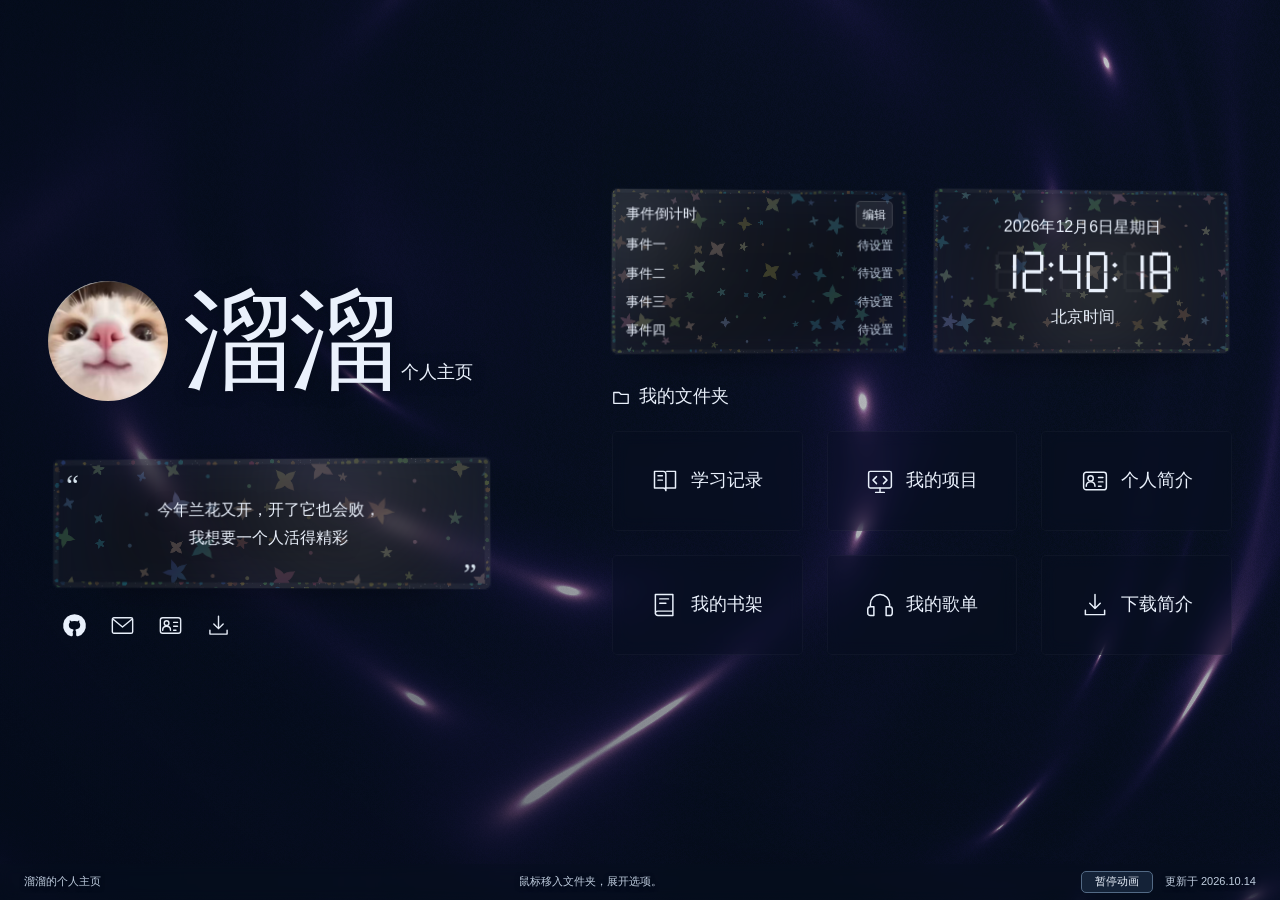
==== index.html @ 43abaf3f "Publish liuliu homepage v27" ====
<!doctype html>
<html lang="zh-CN">
<head>
  <meta charset="utf-8">
  <meta name="viewport" content="width=device-width, initial-scale=1, viewport-fit=cover">
  <meta name="description" content="溜溜的个人主页。中央民族大学海南国际学院数据科学与大数据技术专业学生，分享学习经历、GitHub 项目、喜欢的小说和音乐。">
  <meta name="theme-color" content="#08111e">
  <title>溜溜的个人主页｜学习、项目与兴趣</title>
  <link rel="stylesheet" href="assets/desktop.css?v=27">
  <link rel="stylesheet" href="assets/folders.css?v=27">
  <script src="assets/folders.js?v=27" defer></script>
  <script src="assets/widgets.js?v=27" defer></script>
  <link rel="stylesheet" href="assets/holo-card.css?v=27">
  <script src="assets/holo-card.js?v=27" defer></script>
  <script src="assets/molten-metal.js?v=27" defer></script>
</head>
<body>
  <div class="molten-metal-container" id="molten-wallpaper" aria-hidden="true"></div>
  <a class="skip" href="#main">跳到正文</a>
  <main class="desktop-main container" id="main">
    <section class="desktop-intro" id="about" aria-labelledby="name-title">
      <div class="identity-row"><span class="nickname-mark" aria-hidden="true"><img src="assets/avatar-cat.jpg" width="296" height="311" alt=""></span><div class="identity-copy"><p class="greeting sr-only">你好，我是</p><h1 class="hero-name" id="name-title">溜溜<span class="home-suffix" aria-hidden="true">个人主页</span></h1></div></div>
      <p class="intro-note holo-card" data-holo-card><span>今年兰花又开，开了它也会败，</span><span>我想要一个人活得精彩</span></p>
      <nav class="profile-shortcuts" aria-label="快捷链接">
        <a href="https://github.com/gubanqi" target="_blank" rel="noopener noreferrer" aria-label="GitHub 主页，在新标签页打开" title="GitHub 主页"><svg viewBox="0 0 24 24" fill="currentColor" aria-hidden="true"><path d="M12 2a10 10 0 0 0-3.16 19.49c.5.09.68-.22.68-.48v-1.86c-2.78.6-3.37-1.18-3.37-1.18-.45-1.16-1.11-1.47-1.11-1.47-.91-.62.07-.61.07-.61 1 .07 1.53 1.03 1.53 1.03.89 1.53 2.34 1.09 2.91.83.09-.65.35-1.09.64-1.34-2.22-.25-4.55-1.11-4.55-4.95 0-1.09.39-1.98 1.03-2.68-.1-.25-.45-1.27.1-2.65 0 0 .84-.27 2.75 1.02A9.6 9.6 0 0 1 12 6.82c.85 0 1.71.11 2.51.34 1.91-1.29 2.75-1.02 2.75-1.02.55 1.38.2 2.4.1 2.65.64.7 1.03 1.59 1.03 2.68 0 3.85-2.34 4.69-4.57 4.94.36.31.68.92.68 1.85v2.75c0 .27.18.58.69.48A10 10 0 0 0 12 2Z"/></svg></a>
        <a href="mailto:2959601236@qq.com" aria-label="写邮件给溜溜，QQ邮箱 2959601236@qq.com" title="QQ邮箱：2959601236@qq.com"><svg viewBox="0 0 32 32" fill="none" aria-hidden="true"><rect x="3" y="6" width="26" height="20" rx="2"/><path d="m4 8 12 10L28 8"/></svg></a>
        <a href="#about-details" data-detail="about-details" aria-haspopup="dialog" title="个人简介"><svg viewBox="0 0 32 32" fill="none" aria-hidden="true"><rect x="3" y="6" width="26" height="20" rx="3"/><circle cx="11" cy="13" r="3"/><path d="M6 22c0-3 2-5 5-5s5 2 5 5M20 12h5m-5 5h5m-5 5h3"/></svg><span class="sr-only">个人简介</span></a>
        <a href="profile.txt" download aria-label="下载简介" title="下载简介"><svg viewBox="0 0 32 32" fill="none" aria-hidden="true"><path d="M16 4v16m-6-6 6 6 6-6M5 22v5h22v-5"/></svg></a>
      </nav>
    </section>
    <section class="folder-collection" id="folders" aria-labelledby="folders-title">
      <div class="summary-grid">
        <section class="summary-panel countdown-panel holo-card" data-holo-card aria-labelledby="countdown-title">
          <div class="countdown-heading"><h2 id="countdown-title">事件倒计时</h2><button class="countdown-edit" id="countdown-edit" type="button" aria-haspopup="dialog" aria-controls="countdown-dialog" hidden>编辑</button></div>
          <ol class="countdown-list" id="countdown-list">
            <li class="countdown-row"><span class="countdown-name">事件一</span><time class="countdown-value">待设置</time></li>
            <li class="countdown-row"><span class="countdown-name">事件二</span><time class="countdown-value">待设置</time></li>
            <li class="countdown-row"><span class="countdown-name">事件三</span><time class="countdown-value">待设置</time></li>
            <li class="countdown-row"><span class="countdown-name">事件四</span><time class="countdown-value">待设置</time></li>
          </ol>
          <p class="countdown-status" id="countdown-status" role="status" hidden></p>
          <noscript><p class="countdown-status">启用 JavaScript 后可编辑倒计时。</p></noscript>
        </section>
        <section class="summary-panel clock-panel holo-card" data-holo-card aria-label="北京时间"><p class="clock-date" id="clock-date">日期</p><div class="clock-face" id="clock-face" aria-hidden="true"></div><time class="sr-only" id="clock-readable">北京时间</time><p class="clock-zone">北京时间</p></section>
      </div>
      <h2 class="folder-heading" id="folders-title"><svg viewBox="0 0 20 20" fill="none" aria-hidden="true"><path d="M2 5h6l2 2h8v10H2V5Z"/></svg>我的文件夹</h2>
      <div class="folder-grid"><article class="folder folder-learning" id="learning" data-folder aria-labelledby="learning-folder-label">
<h3 class="folder-label-fallback" id="learning-folder-label">学习记录</h3>
<button class="folder-trigger" type="button" aria-expanded="false" aria-controls="learning-items" aria-label="学习记录，4 项记录，打开或关闭文件夹">
<span class="folder-front" aria-hidden="true"><svg viewBox="0 0 32 32"><path d="M4 5h10c2 0 3 1 3 3v19c0-2-1-3-3-3H4V5Zm24 0H18m10 0v19H18M8 10h5m-5 5h5"/></svg><span class="folder-text"><span class="folder-label">学习记录</span><span class="folder-count">4 项记录</span></span></span>
</button><ul class="folder-items" id="learning-items"><li><a class="folder-item" href="#python-record" data-detail="python-record"><span>Python 编程</span></a></li><li><a class="folder-item" href="#deep-record" data-detail="deep-record"><span>深度学习</span></a></li><li><a class="folder-item" href="#math-record" data-detail="math-record"><span>数学与竞赛</span></a></li><li><a class="folder-item" href="#award-record" data-detail="award-record"><span>竞赛经历</span></a></li></ul></article><article class="folder folder-projects" id="projects" data-folder aria-labelledby="projects-folder-label">
  <h3 class="folder-label-fallback" id="projects-folder-label">我的项目</h3>
  <button class="folder-trigger" type="button" aria-expanded="false" aria-controls="projects-items" aria-label="我的项目，1 个项目，打开或关闭文件夹">
    <span class="folder-front" aria-hidden="true"><svg viewBox="0 0 32 32"><rect x="3" y="5" width="26" height="19" rx="2"/><path d="M11 29h10m-5-5v5M12 11l-4 4 4 4m8-8 4 4-4 4"/></svg><span class="folder-text"><span class="folder-label">我的项目</span><span class="folder-count">1 个项目</span></span></span>
  </button>
  <ul class="folder-items" id="projects-items"><li><a class="folder-item" href="#score-project" data-detail="score-project"><span>成绩分析工具</span></a></li></ul>
</article><a class="utility-card utility-profile" href="#about-details" data-detail="about-details" aria-haspopup="dialog"><svg viewBox="0 0 32 32" fill="none" aria-hidden="true"><rect x="3" y="6" width="26" height="20" rx="3"/><circle cx="11" cy="13" r="3"/><path d="M6 22c0-3 2-5 5-5s5 2 5 5M20 12h5m-5 5h5m-5 5h3"/></svg><span>个人简介</span></a>
<article class="folder folder-books folder-gallery" id="books" data-folder aria-labelledby="books-folder-label">
  <h3 class="folder-label-fallback" id="books-folder-label">我的书架</h3>
  <button class="folder-trigger" type="button" aria-expanded="false" aria-controls="books-items" aria-label="我的书架，5 本小说，打开或关闭文件夹">
    <span class="folder-front" aria-hidden="true"><svg viewBox="0 0 32 32"><path d="M5 4h20v24H8c-4 0-4-5 0-5h17M5 4v22m5-17h10m-10 5h7"/></svg><span class="folder-text"><span class="folder-label">我的书架</span><span class="folder-count">5 本小说</span></span></span>
  </button>
  <ul class="folder-items" id="books-items">
    <li><a class="folder-item" href="#novel-shenmi" data-detail="novel-shenmi"><img class="folder-book-cover" src="assets/thumbs/book-shenmi.webp" loading="lazy" decoding="async" alt="" width="1264" height="1679"><span class="folder-book-title">神秘复苏</span></a></li>
    <li><a class="folder-item" href="#novel-guaitan" data-detail="novel-guaitan"><img class="folder-book-cover" src="assets/thumbs/book-guaitan.webp" loading="lazy" decoding="async" alt="" width="1086" height="1448"><span class="folder-book-title">怪谈游戏设计师</span></a></li>
    <li><a class="folder-item" href="#novel-zhongkui" data-detail="novel-zhongkui"><img class="folder-book-cover" src="assets/thumbs/book-zhongkui.webp" loading="lazy" decoding="async" alt="" width="294" height="392"><span class="folder-book-title">让你契约鬼，你契约钟馗？</span></a></li>
    <li><a class="folder-item" href="#novel-live" data-detail="novel-live"><img class="folder-book-cover" src="assets/thumbs/book-live.webp" loading="lazy" decoding="async" alt="" width="294" height="392"><span class="folder-book-title">超级惊悚直播</span></a></li>
    <li><a class="folder-item" href="#novel-mindiao" data-detail="novel-mindiao"><img class="folder-book-cover" src="assets/thumbs/book-mindiao.webp" loading="lazy" decoding="async" alt="" width="250" height="360"><span class="folder-book-title">民调局异闻录</span></a></li>
  </ul>
</article><article class="folder folder-music folder-gallery" id="music" data-folder aria-labelledby="music-folder-label">
  <h3 class="folder-label-fallback" id="music-folder-label">我的歌单</h3>
  <button class="folder-trigger" type="button" aria-expanded="false" aria-controls="music-items" aria-label="我的歌单，5 首歌曲，打开或关闭文件夹">
    <span class="folder-front" aria-hidden="true"><svg viewBox="0 0 32 32"><path d="M5 18v-3a11 11 0 0 1 22 0v3M5 18h4v10H5c-2 0-3-1-3-3v-4c0-2 1-3 3-3Zm22 0h-4v10h4c2 0 3-1 3-3v-4c0-2-1-3-3-3Z"/></svg><span class="folder-text"><span class="folder-label">我的歌单</span><span class="folder-count">5 首歌曲</span></span></span>
  </button>
  <ul class="folder-items" id="music-items">
    <li><a class="folder-item" href="https://music.163.com/#/search/m/?s=Star%20Sky&amp;type=1" target="_blank" rel="noopener noreferrer" aria-label="在网易云音乐搜索 Star Sky，在新标签页打开"><img class="folder-book-cover" src="assets/thumbs/song-star-sky.webp" loading="lazy" decoding="async" alt="" width="737" height="747"><span class="folder-book-title">Star Sky</span></a></li>
    <li><a class="folder-item" href="https://music.163.com/#/search/m/?s=Last%20Reunion&amp;type=1" target="_blank" rel="noopener noreferrer" aria-label="在网易云音乐搜索 Last Reunion，在新标签页打开"><img class="folder-book-cover" src="assets/thumbs/song-last-reunion.webp" loading="lazy" decoding="async" alt="" width="737" height="738"><span class="folder-book-title">Last Reunion</span></a></li>
    <li><a class="folder-item" href="https://music.163.com/#/search/m/?s=%E5%8E%BB%E5%B9%B4%E5%A4%8F%E5%A4%A9&amp;type=1" target="_blank" rel="noopener noreferrer" aria-label="在网易云音乐搜索 去年夏天，在新标签页打开"><img class="folder-book-cover" src="assets/thumbs/song-last-summer.webp" loading="lazy" decoding="async" alt="" width="752" height="747"><span class="folder-book-title">去年夏天</span></a></li>
    <li><a class="folder-item" href="https://music.163.com/#/search/m/?s=%E6%98%9F%E8%BE%B0%E5%A4%A7%E6%B5%B7&amp;type=1" target="_blank" rel="noopener noreferrer" aria-label="在网易云音乐搜索 星辰大海，在新标签页打开"><img class="folder-book-cover" src="assets/thumbs/song-stars-sea.webp" loading="lazy" decoding="async" alt="" width="734" height="745"><span class="folder-book-title">星辰大海</span></a></li>
    <li><a class="folder-item" href="https://music.163.com/#/search/m/?s=%E6%97%A0%E5%90%8D%E7%9A%84%E4%BA%BA&amp;type=1" target="_blank" rel="noopener noreferrer" aria-label="在网易云音乐搜索 无名的人，在新标签页打开"><img class="folder-book-cover" src="assets/thumbs/song-nobody.webp" loading="lazy" decoding="async" alt="" width="755" height="737"><span class="folder-book-title">无名的人</span></a></li>
  </ul>
</article>

        <a class="utility-card utility-download" href="profile.txt" download><svg viewBox="0 0 32 32" fill="none" aria-hidden="true"><path d="M16 4v16m-6-6 6 6 6-6M5 22v5h22v-5"/></svg><span>下载简介</span></a></div>
    </section>
  </main>
  <div class="folder-details" id="folder-details">
    <article class="about-details" id="about-details"><p>我是一名中央民族大学海南国际学院的本科生，专业为数据科学与大数据技术，目前大二。</p><p class="contact-line">QQ 邮箱：<a href="mailto:2959601236@qq.com">2959601236@qq.com</a></p><div class="learning-intro">
        <h2 id="learning-title">正在学什么</h2>
        <p>学过 C/C++，现在主要学习 Python，也按课题组安排学习《动手学深度学习》。</p>
        <p>希望通过练习和实践，逐步提高独立编写、修改和调试代码的能力。</p>
        <p class="learning-honesty">目前以跟随教程练习为主，独立编程能力仍在加强。</p>
      </div></article>
    <section class="learning-records" aria-label="学习与竞赛"><article id="python-record" class="learning-entry"><h3>Python 编程</h3><p>从示例练习开始，学习理解代码，并尝试自己编写、修改和调试。</p></article><article id="deep-record" class="learning-entry"><h3>深度学习</h3><p>已接触线性回归、多层感知机和卷积层基础等内容，代码练习主要跟随教程完成。</p></article><article id="math-record" class="learning-entry"><h3>数学与竞赛</h3><p>正在准备全国大学生数学竞赛和蓝桥杯 Python 大学 A 组，通过练习检查基础和独立解题能力。</p></article><div class="award" id="award-record">
        <svg viewBox="0 0 32 32" fill="none" aria-hidden="true"><path d="M10 5h12v9a6 6 0 0 1-12 0V5Z" stroke="currentColor" stroke-width="1.8"/><path d="M10 7H5v5a5 5 0 0 0 5 5m12-10h5v5a5 5 0 0 1-5 5M16 20v6m-6 1h12" stroke="currentColor" stroke-width="1.8" stroke-linecap="round"/></svg>
        <p>蓝桥杯 C/C++ 大学 A 组，海南省三等奖。<span>这是我大一时的竞赛经历。</span></p>
      </div></section>
    <section class="projects" id="project-overview" aria-labelledby="projects-title">
      <h2 id="projects-title">我做过的项目</h2>
      <article id="score-project" class="project-detail" aria-labelledby="score-project-title">
        <div class="project-copy">
          <h3 id="score-project-title">成绩分析工具</h3>
          <p>用 Python 分析 Excel 成绩表，把学生成绩整理成统计结果和图表。这是我的数据分析练习项目。</p>
          <dl class="project-facts">
            <div><dt>完成的功能</dt><dd>读取成绩表并检查必需列，计算总分、平均分和排名，导出 Excel 结果表与各科平均分柱状图。</dd></div>
            <div><dt>使用的技术</dt><dd>Python、pandas、openpyxl、matplotlib</dd></div>
            <div><dt>继续练习</dt><dd>理解数据处理流程，加强独立修改与调试代码的能力。</dd></div>
          </dl>
          <a class="project-source" href="https://github.com/gubanqi/data-analysis-tool" target="_blank" rel="noopener noreferrer" aria-label="查看成绩分析工具的 GitHub 仓库，需要访问权限，在新标签页打开">查看 GitHub 源码<svg viewBox="0 0 16 16" fill="none" aria-hidden="true"><path d="M9 3h4v4M7 9l6-6M6 4H3v9h9v-3" stroke="currentColor" stroke-width="1.4" stroke-linecap="round" stroke-linejoin="round"/></svg></a>
          <p class="project-access">仓库为私有，查看源码需要访问权限。</p>
        </div>
        <figure class="project-result">
          <img src="assets/score-averages.png" width="1280" height="960" loading="lazy" alt="成绩分析工具输出的平均分柱状图，横轴为语文、数学和英语，纵轴为平均分。">
          <figcaption><span>项目输出：各科平均分柱状图</span><a href="assets/score-averages.png" target="_blank" rel="noopener noreferrer">查看大图</a></figcaption>
        </figure>
      </article>
    </section>
    <section class="reading-region" id="book-overview" aria-labelledby="books-title">
    <div class="container">
      <div class="section-heading"><h2 id="books-title">我的书架</h2><p>我喜欢看的五本小说。</p></div>
      <div class="bookshelf">
        <figure class="book" id="novel-shenmi">
          <img class="book-cover-image" data-src="assets/book-shenmi.jpg" alt="《神秘复苏》封面" width="1264" height="1679"><noscript><img class="book-cover-image" src="assets/book-shenmi.jpg" alt="《神秘复苏》封面" width="1264" height="1679"></noscript><figcaption>《神秘复苏》</figcaption>
        </figure>
        <figure class="book" id="novel-guaitan">
          <img class="book-cover-image" data-src="assets/book-guaitan.png" alt="《怪谈游戏设计师》封面" width="1086" height="1448"><noscript><img class="book-cover-image" src="assets/book-guaitan.png" alt="《怪谈游戏设计师》封面" width="1086" height="1448"></noscript><figcaption>《怪谈游戏设计师》</figcaption>
        </figure>
        <figure class="book" id="novel-zhongkui">
          <img class="book-cover-image" data-src="assets/book-zhongkui.jpg" alt="《让你契约鬼，你契约钟馗？》封面" width="294" height="392"><noscript><img class="book-cover-image" src="assets/book-zhongkui.jpg" alt="《让你契约鬼，你契约钟馗？》封面" width="294" height="392"></noscript><figcaption>《让你契约鬼，你契约钟馗？》</figcaption>
        </figure>
        <figure class="book" id="novel-live">
          <img class="book-cover-image" data-src="assets/book-live.jpg" alt="《超级惊悚直播》封面" width="294" height="392"><noscript><img class="book-cover-image" src="assets/book-live.jpg" alt="《超级惊悚直播》封面" width="294" height="392"></noscript><figcaption>《超级惊悚直播》</figcaption>
        </figure>
        <figure class="book" id="novel-mindiao">
          <img class="book-cover-image" data-src="assets/book-mindiao.jpg" alt="《民调局异闻录1：稚国迷窟》封面" width="250" height="360"><noscript><img class="book-cover-image" src="assets/book-mindiao.jpg" alt="《民调局异闻录1：稚国迷窟》封面" width="250" height="360"></noscript><figcaption>《民调局异闻录》</figcaption>
        </figure>
      </div>
      <p class="shelf-caption">点击书架选项，可查看封面大图。</p>
    </div>
  </section>
    <section class="music" id="music-overview" aria-labelledby="music-title">
      <div class="music-intro">
        <h2 id="music-title">喜欢听的音乐</h2>
        <p>这五首歌，放进我的歌单。<br>点击歌名，在网易云音乐搜索。</p>
        <svg class="headphones" viewBox="0 0 230 190" fill="none" aria-hidden="true">
          <path d="M44 118V90a70 70 0 0 1 140 0v28" stroke="#355069" stroke-width="23" stroke-linecap="round"/>
          <path d="M44 118V90a70 70 0 0 1 140 0v28" stroke="#9abaff" stroke-width="3" stroke-linecap="round"/>
          <rect x="30" y="98" width="35" height="64" rx="15" fill="#89b4ff" transform="rotate(-7 30 98)"/><rect x="41" y="108" width="12" height="42" rx="6" fill="#345575" transform="rotate(-7 41 108)"/>
          <rect x="172" y="98" width="35" height="64" rx="15" fill="#89b4ff" transform="rotate(7 172 98)"/><rect x="183" y="108" width="12" height="42" rx="6" fill="#345575" transform="rotate(7 183 108)"/>
          <path d="M189 162c0 17-25 15-36 8s-28-6-25 7" stroke="#8ea9e8" stroke-width="2" stroke-linecap="round"/>
        </svg>
      </div>
      <ul class="tracks">
        <li><a class="track" href="https://music.163.com/#/search/m/?s=Star%20Sky&amp;type=1" target="_blank" rel="noopener noreferrer" aria-label="在网易云音乐搜索 Star Sky，在新标签页打开"><span class="track-symbol" aria-hidden="true"><svg viewBox="0 0 24 24" fill="none"><path d="m12 3 2.8 5.9 6.2.9-4.5 4.4 1 6.3L12 17.6l-5.5 2.9 1-6.3L3 9.8l6.2-.9Z" stroke="currentColor" stroke-width="1.4" stroke-linejoin="round"/></svg></span><span class="track-name">Star Sky</span><span class="track-action">搜索歌曲 <svg viewBox="0 0 16 16" fill="none" aria-hidden="true"><path d="M9 3h4v4M7 9l6-6M6 4H3v9h9v-3" stroke="currentColor" stroke-width="1.4" stroke-linecap="round" stroke-linejoin="round"/></svg></span></a></li>
        <li><a class="track" href="https://music.163.com/#/search/m/?s=Last%20Reunion&amp;type=1" target="_blank" rel="noopener noreferrer" aria-label="在网易云音乐搜索 Last Reunion，在新标签页打开"><span class="track-symbol" aria-hidden="true"><svg viewBox="0 0 24 24" fill="none"><circle cx="8" cy="12" r="5" stroke="currentColor" stroke-width="1.4"/><circle cx="16" cy="12" r="5" stroke="currentColor" stroke-width="1.4"/></svg></span><span class="track-name">Last Reunion</span><span class="track-action">搜索歌曲 <svg viewBox="0 0 16 16" fill="none" aria-hidden="true"><path d="M9 3h4v4M7 9l6-6M6 4H3v9h9v-3" stroke="currentColor" stroke-width="1.4" stroke-linecap="round" stroke-linejoin="round"/></svg></span></a></li>
        <li><a class="track" href="https://music.163.com/#/search/m/?s=%E5%8E%BB%E5%B9%B4%E5%A4%8F%E5%A4%A9&amp;type=1" target="_blank" rel="noopener noreferrer" aria-label="在网易云音乐搜索 去年夏天，在新标签页打开"><span class="track-symbol" aria-hidden="true"><svg viewBox="0 0 24 24" fill="none"><circle cx="12" cy="12" r="4" stroke="currentColor" stroke-width="1.4"/><path d="M12 2v3m0 14v3M2 12h3m14 0h3M5 5l2 2m10 10 2 2M5 19l2-2M17 7l2-2" stroke="currentColor" stroke-width="1.4" stroke-linecap="round"/></svg></span><span class="track-name">去年夏天</span><span class="track-action">搜索歌曲 <svg viewBox="0 0 16 16" fill="none" aria-hidden="true"><path d="M9 3h4v4M7 9l6-6M6 4H3v9h9v-3" stroke="currentColor" stroke-width="1.4" stroke-linecap="round" stroke-linejoin="round"/></svg></span></a></li>
        <li><a class="track" href="https://music.163.com/#/search/m/?s=%E6%98%9F%E8%BE%B0%E5%A4%A7%E6%B5%B7&amp;type=1" target="_blank" rel="noopener noreferrer" aria-label="在网易云音乐搜索 星辰大海，在新标签页打开"><span class="track-symbol" aria-hidden="true"><svg viewBox="0 0 24 24" fill="none"><path d="M3 13c3-4 6 4 9 0s6 4 9 0M3 18c3-4 6 4 9 0s6 4 9 0m-5-15 .8 2.3L19 6l-2.2.7L16 9l-.8-2.3L13 6l2.2-.7Z" stroke="currentColor" stroke-width="1.4" stroke-linecap="round" stroke-linejoin="round"/></svg></span><span class="track-name">星辰大海</span><span class="track-action">搜索歌曲 <svg viewBox="0 0 16 16" fill="none" aria-hidden="true"><path d="M9 3h4v4M7 9l6-6M6 4H3v9h9v-3" stroke="currentColor" stroke-width="1.4" stroke-linecap="round" stroke-linejoin="round"/></svg></span></a></li>
        <li><a class="track" href="https://music.163.com/#/search/m/?s=%E6%97%A0%E5%90%8D%E7%9A%84%E4%BA%BA&amp;type=1" target="_blank" rel="noopener noreferrer" aria-label="在网易云音乐搜索 无名的人，在新标签页打开"><span class="track-symbol" aria-hidden="true"><svg viewBox="0 0 24 24" fill="none"><circle cx="12" cy="8" r="3.5" stroke="currentColor" stroke-width="1.4"/><path d="M5 21v-3a7 7 0 0 1 14 0v3" stroke="currentColor" stroke-width="1.4" stroke-linecap="round"/></svg></span><span class="track-name">无名的人</span><span class="track-action">搜索歌曲 <svg viewBox="0 0 16 16" fill="none" aria-hidden="true"><path d="M9 3h4v4M7 9l6-6M6 4H3v9h9v-3" stroke="currentColor" stroke-width="1.4" stroke-linecap="round" stroke-linejoin="round"/></svg></span></a></li>
      </ul>
    </section>
  </div>
  <footer class="desktop-footer container"><p class="footer-name">溜溜的个人主页</p><p class="footer-hint"><span class="hint-pointer">鼠标移入文件夹，展开选项。</span><span class="hint-touch">点击文件夹，展开选项。</span></p><div class="footer-actions"><button class="motion-toggle" id="motion-toggle" type="button" aria-pressed="false" aria-describedby="motion-status" hidden>暂停动画</button><p>更新于 2026.10.14</p></div><span class="sr-only" id="motion-status" aria-live="polite"></span></footer>
  <dialog class="folder-dialog" id="folder-dialog" aria-labelledby="detail-title">
    <div class="dialog-heading"><h2 id="detail-title"></h2><button class="dialog-close" type="button" aria-label="关闭详情"><svg viewBox="0 0 20 20" fill="none" aria-hidden="true"><path d="m5 5 10 10M15 5 5 15" stroke="currentColor" stroke-width="1.7" stroke-linecap="round"/></svg></button></div>
    <div class="dialog-body" id="detail-content"></div>
  </dialog>
  <dialog class="folder-dialog countdown-dialog" id="countdown-dialog" aria-labelledby="countdown-editor-title" aria-describedby="countdown-help">
    <div class="dialog-heading"><h2 id="countdown-editor-title">编辑倒计时</h2><button class="dialog-close" id="countdown-close" type="button" aria-label="关闭倒计时编辑"><svg viewBox="0 0 20 20" fill="none" aria-hidden="true"><path d="m5 5 10 10M15 5 5 15" stroke="currentColor" stroke-width="1.7" stroke-linecap="round"/></svg></button></div>
    <p class="countdown-help" id="countdown-help">修改事件名称和目标日期，按北京时间计算。设置仅保存在当前浏览器，不会同步到其他设备或访客。</p>
    <form id="countdown-form" autocomplete="off">
      <fieldset class="countdown-fields"><legend>事件一</legend><label>事件名称<input name="event-name-0" type="text" maxlength="30" placeholder="输入事件名称" autofocus></label><label>目标日期<input name="event-date-0" type="date" max="9999-12-31"></label></fieldset>
      <fieldset class="countdown-fields"><legend>事件二</legend><label>事件名称<input name="event-name-1" type="text" maxlength="30" placeholder="输入事件名称"></label><label>目标日期<input name="event-date-1" type="date" max="9999-12-31"></label></fieldset>
      <fieldset class="countdown-fields"><legend>事件三</legend><label>事件名称<input name="event-name-2" type="text" maxlength="30" placeholder="输入事件名称"></label><label>目标日期<input name="event-date-2" type="date" max="9999-12-31"></label></fieldset>
      <fieldset class="countdown-fields"><legend>事件四</legend><label>事件名称<input name="event-name-3" type="text" maxlength="30" placeholder="输入事件名称"></label><label>目标日期<input name="event-date-3" type="date" max="9999-12-31"></label></fieldset>
      <div class="countdown-form-actions"><button id="countdown-cancel" type="button">取消</button><button class="countdown-save" type="submit">保存</button></div>
    </form>
  </dialog>
</body>
</html>
---- assets/desktop.css ----
:root { color-scheme:dark; --paper:#101c2b; --ground:#08111e; --blue:#9abaff; --ink:#eaf1fc; --quiet:#c0cee0; --glass:#08102048; --glass-edge:#ffffff08; --body:"DengXian","PingFang SC","Microsoft YaHei",sans-serif; --safe-left:env(safe-area-inset-left,0px); --safe-right:env(safe-area-inset-right,0px); --safe-top:env(safe-area-inset-top,0px); --safe-bottom:env(safe-area-inset-bottom,0px); }
* { box-sizing:border-box; }
body { margin:0; color:var(--ink); background:var(--ground); font-family:var(--body); line-height:1.75; isolation:isolate; -webkit-font-smoothing:antialiased; }
body::before { content:""; position:fixed; inset:0; z-index:-1; background:linear-gradient(90deg,#030a18a6 0%,#030a1859 48%,#030a183d 100%),linear-gradient(0deg,#030a1859,transparent 45%); pointer-events:none; }
.molten-metal-container { position:fixed; inset:0; z-index:-2; overflow:hidden; pointer-events:none; }
.molten-metal-container canvas { display:block; width:100%; height:100%; pointer-events:none; }
.molten-metal-container:not([data-ready]) canvas { visibility:hidden; }
a { color:inherit; text-decoration:none; }
a:focus-visible,button:focus-visible { outline:3px solid var(--blue); outline-offset:5px; }
::selection { background:#3b5680; color:white; }
.container { width:min(1296px,calc(100% - 96px)); margin:0 auto; }
.desktop-main.container { --page-gutter:96px; width:min(1296px,calc(100% - var(--page-gutter) - var(--safe-left) - var(--safe-right))); position:relative; left:calc((var(--safe-left) - var(--safe-right))/2); }
.sr-only { position:absolute; width:1px; height:1px; padding:0; margin:-1px; overflow:hidden; clip:rect(0,0,0,0); white-space:nowrap; }
.skip { position:fixed; top:-70px; left:18px; z-index:20; padding:8px 15px; background:#294e7e; border-radius:8px; }
.skip:focus { top:12px; }
.desktop-main { padding:36px 0; display:grid; grid-template-columns:minmax(0,.415fr) minmax(0,.585fr); gap:clamp(48px,9.7vw,186px); align-items:center; transform:translateY(-10px); }
.desktop-intro { min-width:0; text-shadow:0 2px 14px #02071380; transform:translateY(38px); }
.identity-row { display:flex; align-items:center; gap:20px; height:120px; margin-bottom:57px; }
.nickname-mark { display:grid; place-items:center; width:120px; height:120px; flex:none; border-radius:50%; overflow:hidden; background:transparent; color:#142c53; font:64px/1 "KaiTi","STKaiti",serif; text-shadow:none; }
.nickname-mark img { display:block; width:100%; height:100%; object-fit:cover; transform:scale(1.16); }
.identity-copy { min-width:0; }
.greeting { margin:0 0 8px; color:var(--quiet); font-size:14px; }
.hero-name { display:flex; align-items:baseline; gap:7px; width:max-content; margin:0 0 0 -5px; font-family:"KaiTi","STKaiti","Kaiti SC",serif; font-weight:400; font-size:128px; line-height:.9; letter-spacing:-.04em; white-space:nowrap; }
.home-suffix { font-size:20px; letter-spacing:0; }
.intro-note { position:relative; margin:0; min-height:131px; display:flex; flex-direction:column; justify-content:center; align-items:center; text-align:center; padding:30px 44px; border:1px solid var(--glass-edge); border-radius:5px; background:var(--glass); backdrop-filter:blur(8px); font-family:"KaiTi","STKaiti","Kaiti SC",serif; font-size:16px; font-weight:400; line-height:1.7; color:var(--ink); }
.intro-note::before,.intro-note::after { position:absolute; font-family:Georgia,serif; font-size:29px; line-height:1; color:#d9e6f0; }
.intro-note::before { content:"“"; top:11px; left:13px; }
.intro-note::after { content:"”"; bottom:0; right:13px; }
.profile-shortcuts { display:flex; align-items:center; gap:20px; padding-left:12px; margin-top:22px; }
.profile-shortcuts a { display:grid; place-items:center; width:28px; height:28px; }
.profile-shortcuts svg { width:25px; height:25px; stroke:currentColor; stroke-width:1.8; stroke-linecap:round; stroke-linejoin:round; }
.profile-shortcuts a:hover { color:var(--blue); }
.summary-grid { display:grid; grid-template-columns:repeat(2,minmax(0,1fr)); gap:24px; }
.summary-panel { height:165px; min-width:0; display:flex; flex-direction:column; align-items:center; justify-content:center; gap:12px; padding:18px; border:1px solid var(--glass-edge); border-radius:5px; background:var(--glass); backdrop-filter:blur(8px); }
.clock-date,.clock-zone { margin:0; font-size:16px; line-height:1.5; text-align:center; white-space:nowrap; }
.clock-face { display:flex; align-items:center; justify-content:center; gap:3px; height:42px; }
.clock-digit { width:24px; height:42px; overflow:visible; }
.clock-digit path { fill:none; stroke:currentColor; stroke-width:3.1; stroke-linecap:square; opacity:.04; }
.clock-digit path.lit { opacity:1; }
.clock-colon { width:7px; height:42px; display:flex; flex-direction:column; justify-content:center; gap:10px; align-items:center; }
.clock-colon i { width:4px; height:4px; background:currentColor; transform:rotate(45deg); }
.utility-card { min-width:0; height:100px; display:flex; align-items:center; justify-content:center; gap:12px; border:1px solid var(--glass-edge); border-radius:5px; background:var(--glass); backdrop-filter:blur(8px); font-size:18px; transition:background 150ms ease; }
.utility-profile { order:3; }
.utility-download { order:6; }
.utility-card:hover { background:#14223775; }
.utility-card svg { flex:none; width:28px; height:28px; stroke:currentColor; stroke-width:1.7; stroke-linecap:round; stroke-linejoin:round; }
.folder-heading { display:flex; align-items:center; gap:9px; font-size:18px; margin:30px 0 22px; color:var(--ink); }
.folder-heading svg { width:18px; height:18px; stroke:currentColor; stroke-width:1.5; stroke-linejoin:round; }
.desktop-footer { display:flex; justify-content:space-between; align-items:center; gap:20px; width:100%; min-height:36px; padding:7px max(24px,calc((100% - 1296px)/2)); background:#08102055; backdrop-filter:blur(6px); color:#c0cee0; font-size:11px; text-shadow:0 1px 5px #030a18; }
.desktop-footer p { margin:0; }
.footer-actions { display:flex; align-items:center; gap:12px; }
.motion-toggle { position:relative; min-width:72px; height:22px; padding:0 8px; border:1px solid #536a85; border-radius:5px; background:#142237; color:var(--ink); font:inherit; cursor:pointer; white-space:nowrap; }
.motion-toggle::before { content:""; position:absolute; inset:-1px 0; }
.motion-toggle:hover { background:#263b52; }
.motion-toggle:disabled { cursor:default; color:var(--quiet); }
.motion-toggle[hidden] { display:none; }
.profile-shortcuts a,.motion-toggle,.utility-card,.countdown-edit { touch-action:manipulation; }
.folder-ui { height:100%; overflow-x:clip; }
.folder-ui body { min-height:100dvh; padding-top:var(--safe-top); display:grid; grid-template-rows:minmax(min-content,1fr) auto; }
.folder-ui .desktop-main { min-height:min-content; }
.folder-ui:has(.folder-dialog[open]) { overflow:hidden; }
h2 { font-size:28px; line-height:1.4; font-weight:500; margin:0 0 18px; }
h3 { font-weight:500; }
.folder-details { width:min(1120px,calc(100% - 44px)); margin:35px auto; padding:24px; background:var(--paper); }
.folder-details .container { width:100%; }
.folder-details section { padding:24px 0; }
.about-details p,.learning-entry p { color:var(--quiet); font-size:14px; }
.contact-line a { color:var(--blue); text-decoration:underline; text-underline-offset:4px; }
.about-details .learning-intro { margin-top:24px; }
.learning-honesty { padding-left:13px; border-left:3px solid #637caa; }
.learning-entry { margin:0 0 20px; }
.learning-entry h3 { margin:0 0 10px; font-size:19px; }
.award { display:flex; align-items:center; gap:14px; padding:17px; border-radius:10px; background:#192c42; }
.award svg { width:27px; height:27px; flex:none; color:var(--blue); }
.award p { margin:0; font-size:14px; }
.award p span { color:var(--quiet); }
.project-detail { display:grid; grid-template-columns:1fr 1.12fr; gap:28px; align-items:center; }
.project-copy h3 { margin:0 0 17px; font-size:23px; }
.project-copy > p { color:var(--quiet); font-size:14px; margin:0 0 22px; }
.project-facts { margin:0; font-size:13px; }
.project-facts > div { margin-top:15px; }
.project-facts dt { margin-bottom:3px; font-weight:500; }
.project-facts dd { margin:0; color:var(--quiet); }
.project-source { display:inline-flex; gap:8px; align-items:center; margin-top:22px; padding:5px 0; color:var(--blue); font-size:13px; text-decoration:underline; text-underline-offset:4px; }
.project-source svg { width:14px; height:14px; }
.project-copy .project-access { margin:5px 0 0; font-size:12px; }
.project-result { margin:0; min-width:0; }
.project-result img { display:block; width:100%; height:auto; }
.project-result figcaption { display:flex; justify-content:space-between; gap:10px; margin-top:12px; font-size:12px; color:var(--quiet); }
.project-result figcaption a { color:var(--blue); white-space:nowrap; text-decoration:underline; }
.section-heading p,.shelf-caption { color:var(--quiet); font-size:12px; }
.bookshelf { display:grid; grid-template-columns:repeat(5,minmax(0,1fr)); gap:20px; }
.book { margin:0; min-width:0; }
.cover { position:relative; overflow:hidden; display:flex; align-items:flex-start; aspect-ratio:3/4.1; padding:22px; color:white; background:var(--jacket); border-radius:3px 9px 9px 3px; box-shadow:inset 7px 0 5px -6px #0008,4px 4px 0 #0b1422; }
.cover-title { position:relative; z-index:1; margin:0; font-size:23px; letter-spacing:.02em; line-height:1.4; }
.cover-art { position:absolute; width:100%; height:100%; inset:0; opacity:.8; }
.cover-long .cover-title { font-size:18px; line-height:1.65; }
.cover-tall .cover-title { writing-mode:vertical-rl; font-size:25px; letter-spacing:.12em; }
figcaption { margin-top:16px; font-size:12px; }
.headphones { display:none; }
.tracks { padding:0; list-style:none; }
.track { display:flex; align-items:center; gap:15px; padding:12px; border-radius:8px; }
.track:hover { background:#1e3048; }
.track-symbol { display:grid; place-items:center; width:36px; height:36px; flex:none; background:#20334d; color:var(--blue); border-radius:7px; }
.track-symbol svg { width:20px; height:20px; }
.track-name { flex:1; }
.track-action { display:flex; gap:8px; align-items:center; font-size:11px; color:var(--quiet); }
.track-action svg { width:13px; height:13px; }
@media (max-width:1500px) { .hero-name { font-size:110px; } .home-suffix { font-size:18px; } }
@media (max-width:1050px) {
  .desktop-main { gap:48px; }
  .identity-row { gap:16px; height:86px; margin-bottom:36px; }
  .nickname-mark { width:86px; height:86px; font-size:48px; }
  .hero-name { font-size:82px; }
  .intro-note { padding:25px 25px; font-size:14px; min-height:112px; }
  .home-suffix { font-size:16px; }
  .clock-date,.clock-zone { font-size:14px; }
  .utility-card { font-size:15px; }
}
@media (max-width:700px) and (min-height:561px) {
  .container { width:calc(100% - 36px); }
  .desktop-main.container { --page-gutter:36px; }
  .desktop-main { grid-template-columns:1fr; gap:28px; padding:20px 0; align-content:center; transform:none; }
  .desktop-intro { transform:none; }
  .identity-row { height:76px; gap:16px; margin-bottom:24px; }
  .nickname-mark { width:76px; height:76px; font-size:42px; }
  .greeting { font-size:12px; }
  .hero-name { font-size:62px; margin:0 0 0 -3px; }
  .intro-note { min-height:96px; padding:22px 25px; font-size:13px; line-height:1.8; }
  .intro-note::before,.intro-note::after { font-size:23px; }
  .profile-shortcuts { margin-top:16px; }
  .profile-shortcuts a { width:26px; height:26px; }
  .summary-grid { gap:12px; }
  .home-suffix { font-size:14px; }
  .summary-panel { height:105px; gap:6px; padding:10px; }
  .clock-date,.clock-zone { font-size:10px; }
  .clock-face { height:26px; gap:2px; }
  .clock-digit { height:26px; width:15px; }
  .clock-colon { height:26px; width:5px; gap:7px; }
  .clock-colon i { width:3px; height:3px; }
  .utility-card { height:72px; flex-direction:column; gap:6px; font-size:12px; }
  .utility-card svg { width:23px; height:23px; }
  .folder-heading { margin:18px 0 12px; font-size:13px; }
  .desktop-footer { min-height:30px; padding:5px 18px; font-size:10px; gap:10px; }
  .footer-name { display:none; }
  .project-detail { grid-template-columns:1fr; }
  .bookshelf { grid-template-columns:repeat(2,minmax(0,1fr)); }
}
@media (max-width:360px) and (min-height:561px) {
  .desktop-main { gap:18px; padding:16px 0; }
  .identity-row { height:60px; margin-bottom:19px; }
  .nickname-mark { width:60px; height:60px; font-size:34px; }
  .greeting { margin-bottom:5px; }
  .hero-name { font-size:48px; }
  .intro-note { min-height:75px; padding:14px 22px; font-size:12px; }
  .profile-shortcuts { margin-top:12px; }
  .profile-shortcuts a { width:24px; height:24px; }
  .summary-panel { height:85px; gap:5px; padding:8px; }
  .clock-date,.clock-zone { font-size:9px; }
  .clock-face { height:24px; }
  .clock-digit { height:24px; width:14px; }
  .clock-colon { height:24px; }
  .utility-card { height:62px; }
  .folder-heading { margin:14px 0 10px; }
}
@media (max-height:560px) {
  .container { width:calc(100% - 48px); }
  .desktop-main.container { --page-gutter:48px; }
  .desktop-main { grid-template-columns:minmax(0,.4fr) minmax(0,.6fr); gap:36px; padding:18px 0; transform:none; }
  .desktop-intro { transform:translateY(15px); }
  .identity-row { height:70px; gap:14px; margin-bottom:26px; }
  .nickname-mark { width:70px; height:70px; font-size:39px; }
  .greeting { font-size:12px; }
  .hero-name { font-size:64px; }
  .intro-note { min-height:90px; padding:21px 22px; font-size:12px; line-height:1.8; }
  .profile-shortcuts { margin-top:16px; }
  .profile-shortcuts a { width:24px; height:24px; }
  .summary-grid { gap:12px; }
  .home-suffix { font-size:14px; }
  .summary-panel { height:102px; gap:6px; padding:10px; }
  .clock-date,.clock-zone { font-size:10px; }
  .clock-face { height:26px; gap:2px; }
  .clock-digit { height:26px; width:15px; }
  .clock-colon { height:26px; width:5px; gap:7px; }
  .clock-colon i { width:3px; height:3px; }
  .utility-card { height:58px; gap:10px; font-size:13px; }
  .utility-card svg { width:22px; height:22px; }
  .folder-heading { margin:14px 0 10px; font-size:13px; }
  .desktop-footer { min-height:28px; padding:5px 24px; font-size:10px; }
}
@media (max-width:700px) and (max-height:560px) {
  .desktop-main { grid-template-columns:1fr; gap:12px; padding:12px 0; align-content:center; }
  .desktop-intro { display:grid; grid-template-columns:1fr 1.6fr; column-gap:16px; align-items:center; transform:none; }
  .identity-row { grid-column:1; height:56px; margin:0; gap:9px; }
  .nickname-mark { width:45px; height:45px; font-size:25px; }
  .greeting { font-size:10px; }
  .hero-name { font-size:39px; }
  .intro-note { grid-column:2; grid-row:1; min-height:65px; padding:14px 15px; font-size:11px; }
  .profile-shortcuts { grid-column:1 / -1; margin-top:8px; }
  .home-suffix { display:none; }
  .summary-panel { height:74px; gap:4px; padding:6px; }
  .clock-face { height:22px; }
  .clock-digit { height:22px; width:13px; }
  .clock-colon { height:22px; }
  .utility-card { height:53px; font-size:12px; }
  .utility-card svg { width:20px; height:20px; }
  .footer-name { display:none; }
}
/* Transparent hit areas keep shortcut icons small while preserving 44px touch targets. */
@media (max-width:700px), (pointer:coarse) {
  .profile-shortcuts a { position:relative; }
  .profile-shortcuts a::before { content:""; position:absolute; left:50%; top:50%; width:max(100%,44px); height:max(100%,44px); transform:translate(-50%,-50%); }
  .identity-row { height:auto; flex-wrap:wrap; }
  .identity-copy { flex:1 1 140px; }
  .hero-name { width:auto; max-width:100%; flex-wrap:wrap; white-space:normal; }
  .intro-note { font-size:.875rem; }
  .summary-panel { height:auto; min-height:140px; padding:10px; gap:8px; }
  .clock-date,.clock-zone { font-size:.75rem; white-space:normal; }
  .utility-card { height:auto; min-height:72px; padding:10px 6px; flex-direction:column; font-size:.875rem; text-align:center; }
  .desktop-footer { display:grid; grid-template-columns:minmax(0,1fr) auto; gap:0 12px; font-size:.75rem; }
  .footer-name { display:none; }
  .footer-hint { grid-column:1; grid-row:1; align-self:end; }
  .footer-actions { display:contents; }
  .footer-actions p { grid-column:1; grid-row:2; align-self:start; }
  .motion-toggle { grid-column:2; grid-row:1 / span 2; height:44px; min-width:76px; }
  .motion-toggle::before { inset:0; }
}
@media (max-width:360px) and (min-height:561px) {
  .desktop-main { padding:10px 0; gap:12px; }
  .identity-row { margin-bottom:18px; }
}
@media (max-height:560px) and (pointer:coarse) { .desktop-main { padding-top:14px; padding-bottom:14px; } }
.desktop-footer { padding-left:max(24px,calc((100% - 1296px)/2),var(--safe-left)); padding-right:max(24px,calc((100% - 1296px)/2),var(--safe-right)); padding-bottom:max(7px,var(--safe-bottom)); }
@media (max-width:700px) and (min-height:561px) { .desktop-footer { padding-left:calc(18px + var(--safe-left)); padding-right:calc(18px + var(--safe-right)); padding-bottom:max(5px,var(--safe-bottom)); } }
@media (max-height:560px) { .desktop-footer { padding-left:calc(24px + var(--safe-left)); padding-right:calc(24px + var(--safe-right)); padding-bottom:max(5px,var(--safe-bottom)); } }
@media (prefers-reduced-motion:reduce) { .utility-card { transition:none; } }
/* Four editable calendar-day countdowns keep the existing star card. */
.summary-panel.countdown-panel { height:auto; min-height:165px; padding:10px 14px; align-items:stretch; justify-content:flex-start; gap:4px; }
.countdown-heading { display:flex; align-items:center; justify-content:space-between; gap:6px; min-height:28px; }
.countdown-heading h2 { min-width:0; margin:0; font-size:14px; line-height:1.5; font-weight:500; }
.countdown-edit { position:relative; flex:none; min-width:34px; min-height:28px; padding:0 6px; border:1px solid #ffffff20; border-radius:5px; background:#ffffff14; color:var(--ink); font:12px/1.4 var(--body); cursor:pointer; }
.countdown-edit[hidden] { display:none; }
.countdown-edit:hover { background:#ffffff2b; }
.countdown-list { display:grid; grid-template-rows:repeat(4,minmax(22px,1fr)); flex:1; gap:2px; margin:0; padding:0; list-style:none; }
.countdown-row { display:flex; align-items:center; justify-content:space-between; min-width:0; gap:8px; font-size:13px; line-height:1.5; }
.countdown-name { min-width:0; overflow:hidden; white-space:nowrap; text-overflow:ellipsis; }
.countdown-value { flex:none; color:var(--quiet); font-size:12px; font-variant-numeric:tabular-nums; white-space:nowrap; }
.countdown-status,.countdown-help { color:var(--quiet); font-size:12px; line-height:1.65; }
.countdown-status { margin:3px 0 0; }
.countdown-dialog { width:min(600px,calc(100% - 32px - var(--safe-left) - var(--safe-right))); }
.countdown-help { margin:10px 0 18px; }
.countdown-fields { display:grid; grid-template-columns:minmax(0,1fr) minmax(0,1fr); gap:12px; margin:0 0 14px; padding:12px; border:1px solid #536a85; border-radius:9px; }
.countdown-fields legend { padding:0 5px; color:var(--quiet); font-size:13px; }
.countdown-fields label { display:flex; flex-direction:column; min-width:0; gap:5px; font-size:13px; }
.countdown-fields input { width:100%; min-width:0; min-height:44px; padding:8px 10px; border:1px solid #637caa; border-radius:6px; color:var(--ink); background:#0d192a; font:16px/1.5 var(--body); color-scheme:dark; }
.countdown-fields input:focus-visible { outline:3px solid var(--blue); outline-offset:2px; }
.countdown-form-actions { display:flex; justify-content:flex-end; gap:12px; padding-top:4px; }
.countdown-form-actions button { min-width:76px; min-height:44px; padding:8px 18px; border:1px solid #637caa; border-radius:6px; color:var(--ink); background:#263b52; font:14px/1.5 var(--body); cursor:pointer; }
.countdown-form-actions .countdown-save { border-color:var(--blue); color:#08111e; background:var(--blue); }
@media (max-width:700px), (pointer:coarse) {
  .summary-panel.countdown-panel { min-height:165px; padding:10px; }
  .countdown-heading h2,.countdown-row { font-size:12px; }
  .countdown-edit { min-width:44px; min-height:44px; }
}
@media (max-width:440px) { .countdown-fields { grid-template-columns:minmax(0,1fr); } }
@media print {
  :root { color-scheme:light; --paper:#fff; --ink:#233249; --quiet:#55647a; --blue:#315ad7; }
  .folder-ui,.folder-ui body { height:auto; overflow:visible; }
  .folder-ui body { display:block; background:white; }
  body::before,.molten-metal-container,.desktop-footer,.desktop-intro { display:none; }
  .folder-details { width:100%; margin:0; padding:0; background:white; }
  .award { background:#edf3ff; }
  .cover { print-color-adjust:exact; }
}
---- assets/folders.css ----
.folder-collection { padding:0; border:0; position:relative; }
.folder-grid { display:grid; grid-template-columns:repeat(3,minmax(0,1fr)); gap:24px; }
.folder { position:relative; min-width:0; font-size:13px; --folder-h:100px; --cloud-width:min(320px,calc(100vw - 40px - var(--safe-left,0px) - var(--safe-right,0px))); --item-bg:#1d3248; }
.folder-learning { order:1; --item-bg:#233145; }
.folder-projects { order:2; }
.folder-books { order:4; --item-bg:#252c43; }
.folder-music { order:5; --item-bg:#1c353d; }
.folder-label-fallback { margin:0 0 12px; font-size:20px; font-weight:500; }
.folder-trigger { display:none; position:relative; z-index:1; width:100%; height:var(--folder-h); padding:0; border:0; border-radius:7px; color:var(--ink); background:transparent; font:inherit; cursor:pointer; -webkit-tap-highlight-color:transparent; }
.folder-front { position:absolute; inset:0; display:flex; align-items:center; justify-content:center; gap:12px; padding:14px; border:1px solid var(--glass-edge); border-radius:5px; background:var(--glass); backdrop-filter:blur(8px); transition:transform 180ms ease,background 150ms ease; text-align:left; }
.folder-front svg { flex:none; width:28px; height:28px; fill:none; stroke:currentColor; stroke-width:1.7; stroke-linecap:round; stroke-linejoin:round; }
.folder-text { display:flex; flex-direction:column; gap:3px; }
.folder-trigger:hover .folder-front { background:#14223775; }
.folder-label { font-size:18px; font-weight:500; }
.folder-count { display:none; }
.folder-items { display:flex; flex-wrap:wrap; gap:10px; list-style:none; padding:0; margin:0; }
.folder-item { display:inline-flex; align-items:center; justify-content:center; width:max-content; max-width:calc(100% - 24px); height:35px; padding:0 13px; border:1px solid #536a85; border-radius:18px; background:var(--item-bg); color:var(--ink); line-height:1.2; white-space:nowrap; }
.folder-item span { overflow:hidden; text-overflow:ellipsis; }
.folder-item:hover { background:#344b67; }
.folder-gallery { --cloud-width:min(420px,calc(100vw - 40px - var(--safe-left,0px) - var(--safe-right,0px))); --book-cover-width:82px; --book-card-width:110px; }
.folder-gallery .folder-item { flex-direction:column; gap:6px; width:var(--book-card-width); height:auto; padding:8px; border-radius:10px; white-space:normal; }
.folder-book-cover { display:block; flex:none; width:100%; max-width:var(--book-cover-width); height:auto; aspect-ratio:3/4; object-fit:contain; border-radius:3px; background:#080e18; }
.folder-music .folder-book-cover { aspect-ratio:1; }
.folder-item .folder-book-title { display:flex; align-items:center; justify-content:center; width:100%; height:42px; font-size:12px; line-height:14px; text-align:center; overflow:visible; overflow-wrap:anywhere; }
.folder-ui .folder.folder-gallery[data-open] .folder-item,.folder-ui .folder.folder-learning[data-open] .folder-item { transform:translate(calc(-50% + var(--x)),var(--y)) scale(1); }
.book-cover-image { display:block; width:100%; height:auto; border-radius:3px; }
.book-cover-image[data-src] { display:none; }
.folder-ui .book-cover-image[data-src] { display:block; visibility:hidden; }
.folder-trigger:focus-visible,.folder-item:focus-visible,.dialog-close:focus-visible { outline:3px solid var(--blue); outline-offset:5px; }
.folder-ui .folder-trigger { display:block; }
.folder-ui .folder-label-fallback { position:absolute; width:1px; height:1px; padding:0; margin:-1px; overflow:hidden; clip:rect(0,0,0,0); white-space:nowrap; }
.folder-ui .folder-items { position:absolute; left:50%; top:18px; width:var(--cloud-width); height:0; display:block; z-index:3; transform:translateX(calc(-50% + var(--cloud-shift,0px))); pointer-events:none; }
.folder-ui .folder-items::before { content:""; position:absolute; left:0; top:var(--panel-top,-180px); width:100%; height:var(--panel-height,155px); z-index:-1; border:1px solid #536a8566; border-radius:18px; background:#0c192cf2; box-shadow:0 12px 30px #03071155; opacity:0; transition:opacity 160ms ease; }
.folder-ui .folder-item { position:absolute; left:50%; top:0; opacity:0; transform:translate(-50%,30px) scale(.65); pointer-events:none; transition:transform 320ms ease calc((var(--item-count) - 1 - var(--i))*20ms),opacity 140ms ease; }
.folder-ui .folder[data-open] { z-index:4; }
/* Keep the narrow path between the button and floating options inside the folder. */
.folder-ui .folder[data-open]::after { content:""; position:absolute; left:50%; top:calc(18px + var(--panel-top,-180px) + var(--panel-height,155px)); width:var(--cloud-width); height:max(0px,calc(-18px - var(--panel-top,-180px) - var(--panel-height,155px))); transform:translateX(calc(-50% + var(--cloud-shift,0px))); z-index:2; }
.folder-ui .folder[data-open] .folder-front { transform:translateY(-2px); border-color:#9abaff88; }
.folder-ui .folder[data-open] .folder-items::before { opacity:1; pointer-events:auto; }
.folder-ui .folder[data-open] .folder-item { opacity:1; pointer-events:auto; transform:translate(calc(-50% + var(--x)),var(--y)) rotate(var(--r)) scale(1); transition:transform 500ms cubic-bezier(.34,1.28,.64,1) calc(var(--i)*45ms),opacity 160ms ease calc(var(--i)*45ms); }
.folder-details[hidden] { display:none; }
.hint-touch { display:none; }
.folder-dialog { --dialog-pad:25px; width:min(880px,calc(100% - 32px - var(--safe-left,0px) - var(--safe-right,0px))); max-height:calc(100dvh - 36px - var(--safe-top,0px) - var(--safe-bottom,0px)); margin:auto; transform:translate(calc((var(--safe-left,0px) - var(--safe-right,0px))/2),calc((var(--safe-top,0px) - var(--safe-bottom,0px))/2)); padding:var(--dialog-pad); border:1px solid #536a85; border-radius:18px; color:var(--ink); background:#142237; overflow:auto; overscroll-behavior:contain; }
.folder-dialog::backdrop { background:#030911d9; }
.dialog-heading { position:sticky; top:calc(-1 * var(--dialog-pad)); z-index:5; display:flex; align-items:flex-start; justify-content:space-between; gap:24px; margin:calc(-1 * var(--dialog-pad)) calc(-1 * var(--dialog-pad)) 0; padding:var(--dialog-pad) var(--dialog-pad) 10px; background:#142237; }
.dialog-heading h2 { margin:3px 0 0; font-size:25px; }
.dialog-close { display:grid; place-items:center; flex:none; width:38px; height:38px; padding:0; border:0; border-radius:9px; background:#263b52; color:var(--ink); cursor:pointer; }
.dialog-close:hover { background:#35516e; }
.dialog-close svg { width:18px; height:18px; }
.folder-trigger,.folder-item,.dialog-close { touch-action:manipulation; }
@media (max-width:700px), (pointer:coarse) {
  .dialog-close { width:44px; height:44px; }
  .folder-item::before { content:""; position:absolute; left:50%; top:50%; width:100%; height:44px; transform:translate(-50%,-50%); }
  .folder-ui .folder[data-open] .folder-item { transform:translate(calc(-50% + var(--x)),var(--y)) scale(1); }
}
.dialog-body { margin-top:14px; }
.folder-dialog .project-copy h3,.folder-dialog .learning-entry h3 { display:none; }
.folder-dialog .book { width:min(240px,100%); margin:auto; }
.folder-dialog .book figcaption { display:none; }
.dialog-note { margin:18px 0 0; color:var(--quiet); text-align:center; font-size:12px; }
@media (max-width:1050px) { .folder-label { font-size:15px; } .folder-front { gap:10px; padding:12px; } .folder-front svg { width:25px; height:25px; } }
@media (max-width:700px) {
  .folder-grid { gap:12px; }
  .folder { --folder-h:72px; }
  .folder-front { flex-direction:column; padding:10px 6px; gap:6px; }
  .folder-front svg { width:23px; height:23px; }
  .folder-label { font-size:12px; }
  .folder-dialog { --dialog-pad:20px; }
  .dialog-heading { gap:15px; }
  .dialog-heading h2 { font-size:22px; }
}
@media (max-height:560px) {
  .folder-grid { gap:12px; }
  .folder { --folder-h:58px; }
  .folder-front { padding:10px; gap:10px; }
  .folder-front svg { width:22px; height:22px; }
  .folder-label { font-size:13px; }
}
@media (max-width:360px) and (min-height:561px) { .folder-grid { gap:8px; } .folder { --folder-h:62px; } }
@media (max-width:440px) {
  .folder-gallery { --book-card-width:clamp(74px,calc((100vw - 94px - var(--safe-left,0px) - var(--safe-right,0px))/3),110px); }
  .folder-item .folder-book-title { font-size:11px; }
}
@media (max-height:560px) {
  .folder-gallery { --cloud-width:min(420px,calc(100vw - 40px - var(--safe-left,0px) - var(--safe-right,0px))); --book-cover-width:30px; --book-card-width:clamp(74px,calc((100vw - 94px - var(--safe-left,0px) - var(--safe-right,0px))/3),100px); }
  .folder-gallery .folder-item { padding:6px; }
  .folder-item .folder-book-title { font-size:11px; }
}
@media (max-height:560px) and (min-width:701px) { .folder-item .folder-book-title { height:28px; } }
@media (max-width:700px) and (max-height:560px) { .folder { --folder-h:53px; } .folder-front { gap:5px; } .folder-label { font-size:12px; } }
@media (max-width:700px), (pointer:coarse) {
  .folder { font-size:.875rem; }
  .folder-trigger { height:auto; min-height:var(--folder-h); }
  .folder-front { position:relative; inset:auto; min-height:var(--folder-h); }
  .folder-text { max-width:100%; text-align:center; }
  .folder-label { font-size:.875rem; overflow-wrap:anywhere; }
  .folder-item { height:auto; min-height:35px; padding:8px 13px; }
  .folder-gallery .folder-item { padding:8px; }
  .folder-item .folder-book-title { height:auto; min-height:4.2em; font-size:.75rem; line-height:1.4; }
}
@media (max-height:560px) and (pointer:coarse), (max-width:700px) and (max-height:560px) {
  .folder-gallery .folder-item { padding:6px; }
  .folder-item .folder-book-title { min-height:2.8em; }
}
@media (hover:none), (pointer:coarse) { .hint-pointer { display:none; } .hint-touch { display:inline; } }
@media (prefers-reduced-motion:reduce) { .folder-front,.folder-paper,.folder-item,.folder-items::before { transition:none !important; } }
@media print { .folder-collection,.folder-dialog { display:none !important; } .folder-details[hidden] { display:block !important; } }
---- assets/holo-card.css ----
/* HoloCard layers keep the original panel sizes, layout and live controls. */
.holo-card { position:relative; isolation:isolate; will-change:transform; transform-style:preserve-3d; }
.holo-card[data-holo-ready] { background:transparent; }
.holo-card > .holo-card__canvas { position:absolute; inset:0; display:block; width:100%; height:100%; border-radius:inherit; pointer-events:none; z-index:-1; opacity:0; }
.holo-card[data-holo-ready] > .holo-card__canvas { opacity:1; }
.holo-card > .holo-card__shadow { position:absolute; inset:10% 7% -4%; border-radius:inherit; background:rgba(0,0,0,.42); filter:blur(26px); pointer-events:none; z-index:-2; opacity:0; }
.holo-card[data-holo-ready] > .holo-card__shadow { opacity:1; }
.holo-card::before,.holo-card::after { pointer-events:none; }
[data-motion-paused="true"] .holo-card { will-change:auto; }
@media (prefers-reduced-motion:reduce) { .holo-card { transform:none !important; will-change:auto; } }
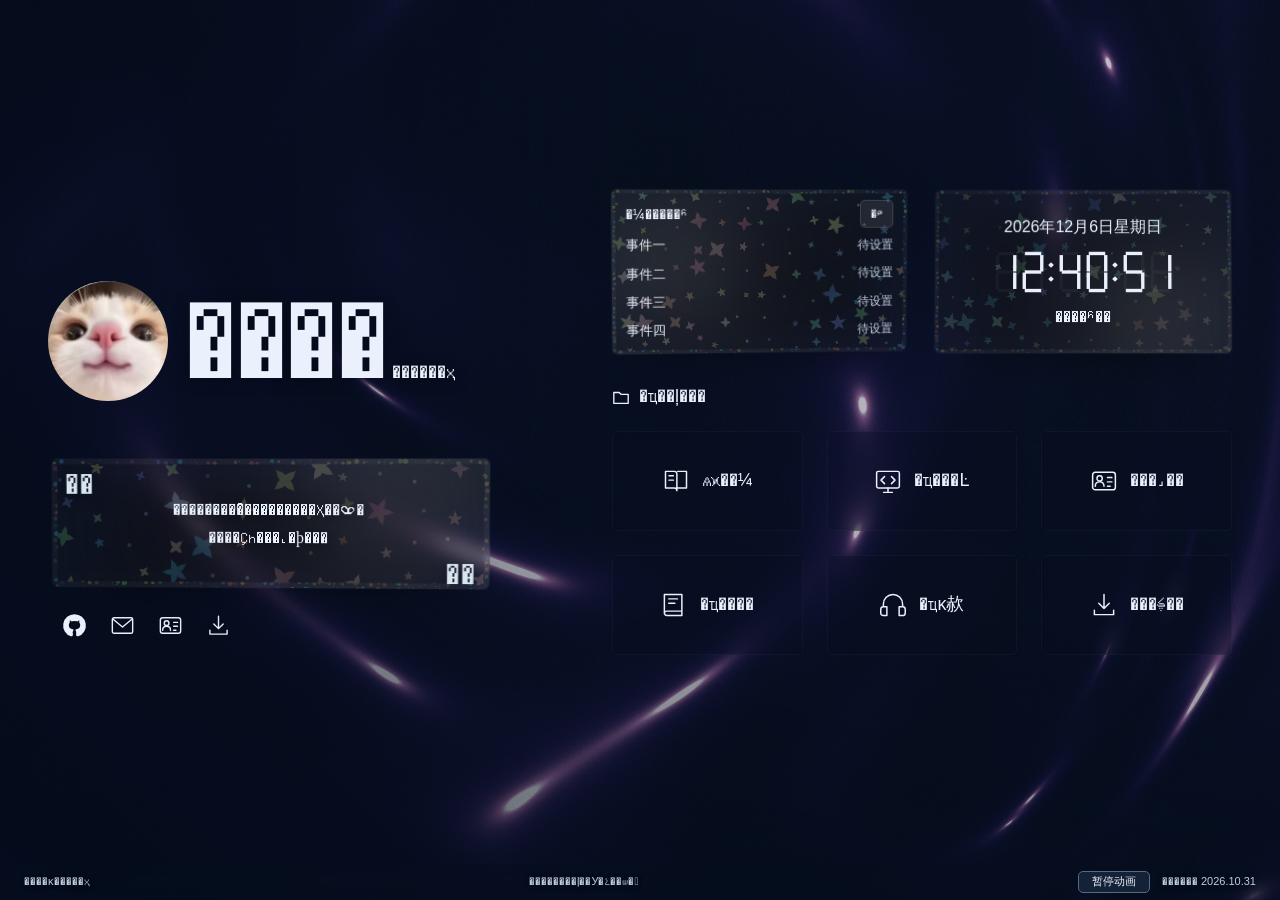
==== commit 118f34b4: "Update project folder with five current repository projects" ====
--- a/index.html
+++ b/index.html
@@ -3,10 +3,10 @@
 <head>
   <meta charset="utf-8">
   <meta name="viewport" content="width=device-width, initial-scale=1, viewport-fit=cover">
-  <meta name="description" content="溜溜的个人主页。中央民族大学海南国际学院数据科学与大数据技术专业学生，分享学习经历、GitHub 项目、喜欢的小说和音乐。">
+  <meta name="description" content="����ĸ�����ҳ�����������ѧ���Ϲ���ѧԺ���ݿ�ѧ������ݼ���רҵѧ��������ѧϰ������GitHub ��Ŀ��ϲ����С˵�����֡�">
   <meta name="theme-color" content="#08111e">
-  <title>溜溜的个人主页｜学习、项目与兴趣</title>
-  <link rel="stylesheet" href="assets/desktop.css?v=27">
+  <title>����ĸ�����ҳ��ѧϰ����Ŀ����Ȥ</title>
+  <link rel="stylesheet" href="assets/desktop.css?v=28">
   <link rel="stylesheet" href="assets/folders.css?v=27">
   <script src="assets/folders.js?v=27" defer></script>
   <script src="assets/widgets.js?v=27" defer></script>
@@ -16,132 +16,167 @@
 </head>
 <body>
   <div class="molten-metal-container" id="molten-wallpaper" aria-hidden="true"></div>
-  <a class="skip" href="#main">跳到正文</a>
+  <a class="skip" href="#main">��������</a>
   <main class="desktop-main container" id="main">
     <section class="desktop-intro" id="about" aria-labelledby="name-title">
-      <div class="identity-row"><span class="nickname-mark" aria-hidden="true"><img src="assets/avatar-cat.jpg" width="296" height="311" alt=""></span><div class="identity-copy"><p class="greeting sr-only">你好，我是</p><h1 class="hero-name" id="name-title">溜溜<span class="home-suffix" aria-hidden="true">个人主页</span></h1></div></div>
-      <p class="intro-note holo-card" data-holo-card><span>今年兰花又开，开了它也会败，</span><span>我想要一个人活得精彩</span></p>
-      <nav class="profile-shortcuts" aria-label="快捷链接">
-        <a href="https://github.com/gubanqi" target="_blank" rel="noopener noreferrer" aria-label="GitHub 主页，在新标签页打开" title="GitHub 主页"><svg viewBox="0 0 24 24" fill="currentColor" aria-hidden="true"><path d="M12 2a10 10 0 0 0-3.16 19.49c.5.09.68-.22.68-.48v-1.86c-2.78.6-3.37-1.18-3.37-1.18-.45-1.16-1.11-1.47-1.11-1.47-.91-.62.07-.61.07-.61 1 .07 1.53 1.03 1.53 1.03.89 1.53 2.34 1.09 2.91.83.09-.65.35-1.09.64-1.34-2.22-.25-4.55-1.11-4.55-4.95 0-1.09.39-1.98 1.03-2.68-.1-.25-.45-1.27.1-2.65 0 0 .84-.27 2.75 1.02A9.6 9.6 0 0 1 12 6.82c.85 0 1.71.11 2.51.34 1.91-1.29 2.75-1.02 2.75-1.02.55 1.38.2 2.4.1 2.65.64.7 1.03 1.59 1.03 2.68 0 3.85-2.34 4.69-4.57 4.94.36.31.68.92.68 1.85v2.75c0 .27.18.58.69.48A10 10 0 0 0 12 2Z"/></svg></a>
-        <a href="mailto:2959601236@qq.com" aria-label="写邮件给溜溜，QQ邮箱 2959601236@qq.com" title="QQ邮箱：2959601236@qq.com"><svg viewBox="0 0 32 32" fill="none" aria-hidden="true"><rect x="3" y="6" width="26" height="20" rx="2"/><path d="m4 8 12 10L28 8"/></svg></a>
-        <a href="#about-details" data-detail="about-details" aria-haspopup="dialog" title="个人简介"><svg viewBox="0 0 32 32" fill="none" aria-hidden="true"><rect x="3" y="6" width="26" height="20" rx="3"/><circle cx="11" cy="13" r="3"/><path d="M6 22c0-3 2-5 5-5s5 2 5 5M20 12h5m-5 5h5m-5 5h3"/></svg><span class="sr-only">个人简介</span></a>
-        <a href="profile.txt" download aria-label="下载简介" title="下载简介"><svg viewBox="0 0 32 32" fill="none" aria-hidden="true"><path d="M16 4v16m-6-6 6 6 6-6M5 22v5h22v-5"/></svg></a>
+      <div class="identity-row"><span class="nickname-mark" aria-hidden="true"><img src="assets/avatar-cat.jpg" width="296" height="311" alt=""></span><div class="identity-copy"><p class="greeting sr-only">��ã�����</p><h1 class="hero-name" id="name-title">����<span class="home-suffix" aria-hidden="true">������ҳ</span></h1></div></div>
+      <p class="intro-note holo-card" data-holo-card><span>���������ֿ���������Ҳ��ܣ�</span><span>����Ҫһ���˻�þ���</span></p>
+      <nav class="profile-shortcuts" aria-label="�������">
+        <a href="https://github.com/gubanqi" target="_blank" rel="noopener noreferrer" aria-label="GitHub ��ҳ�����±�ǩҳ��" title="GitHub ��ҳ"><svg viewBox="0 0 24 24" fill="currentColor" aria-hidden="true"><path d="M12 2a10 10 0 0 0-3.16 19.49c.5.09.68-.22.68-.48v-1.86c-2.78.6-3.37-1.18-3.37-1.18-.45-1.16-1.11-1.47-1.11-1.47-.91-.62.07-.61.07-.61 1 .07 1.53 1.03 1.53 1.03.89 1.53 2.34 1.09 2.91.83.09-.65.35-1.09.64-1.34-2.22-.25-4.55-1.11-4.55-4.95 0-1.09.39-1.98 1.03-2.68-.1-.25-.45-1.27.1-2.65 0 0 .84-.27 2.75 1.02A9.6 9.6 0 0 1 12 6.82c.85 0 1.71.11 2.51.34 1.91-1.29 2.75-1.02 2.75-1.02.55 1.38.2 2.4.1 2.65.64.7 1.03 1.59 1.03 2.68 0 3.85-2.34 4.69-4.57 4.94.36.31.68.92.68 1.85v2.75c0 .27.18.58.69.48A10 10 0 0 0 12 2Z"/></svg></a>
+        <a href="mailto:2959601236@qq.com" aria-label="д�ʼ������QQ���� 2959601236@qq.com" title="QQ���䣺2959601236@qq.com"><svg viewBox="0 0 32 32" fill="none" aria-hidden="true"><rect x="3" y="6" width="26" height="20" rx="2"/><path d="m4 8 12 10L28 8"/></svg></a>
+        <a href="#about-details" data-detail="about-details" aria-haspopup="dialog" title="���˼��"><svg viewBox="0 0 32 32" fill="none" aria-hidden="true"><rect x="3" y="6" width="26" height="20" rx="3"/><circle cx="11" cy="13" r="3"/><path d="M6 22c0-3 2-5 5-5s5 2 5 5M20 12h5m-5 5h5m-5 5h3"/></svg><span class="sr-only">���˼��</span></a>
+        <a href="profile.txt" download aria-label="���ؼ��" title="���ؼ��"><svg viewBox="0 0 32 32" fill="none" aria-hidden="true"><path d="M16 4v16m-6-6 6 6 6-6M5 22v5h22v-5"/></svg></a>
       </nav>
     </section>
     <section class="folder-collection" id="folders" aria-labelledby="folders-title">
       <div class="summary-grid">
         <section class="summary-panel countdown-panel holo-card" data-holo-card aria-labelledby="countdown-title">
-          <div class="countdown-heading"><h2 id="countdown-title">事件倒计时</h2><button class="countdown-edit" id="countdown-edit" type="button" aria-haspopup="dialog" aria-controls="countdown-dialog" hidden>编辑</button></div>
+          <div class="countdown-heading"><h2 id="countdown-title">�¼�����ʱ</h2><button class="countdown-edit" id="countdown-edit" type="button" aria-haspopup="dialog" aria-controls="countdown-dialog" hidden>�༭</button></div>
           <ol class="countdown-list" id="countdown-list">
-            <li class="countdown-row"><span class="countdown-name">事件一</span><time class="countdown-value">待设置</time></li>
-            <li class="countdown-row"><span class="countdown-name">事件二</span><time class="countdown-value">待设置</time></li>
-            <li class="countdown-row"><span class="countdown-name">事件三</span><time class="countdown-value">待设置</time></li>
-            <li class="countdown-row"><span class="countdown-name">事件四</span><time class="countdown-value">待设置</time></li>
+            <li class="countdown-row"><span class="countdown-name">�¼�һ</span><time class="countdown-value">������</time></li>
+            <li class="countdown-row"><span class="countdown-name">�¼���</span><time class="countdown-value">������</time></li>
+            <li class="countdown-row"><span class="countdown-name">�¼���</span><time class="countdown-value">������</time></li>
+            <li class="countdown-row"><span class="countdown-name">�¼���</span><time class="countdown-value">������</time></li>
           </ol>
           <p class="countdown-status" id="countdown-status" role="status" hidden></p>
-          <noscript><p class="countdown-status">启用 JavaScript 后可编辑倒计时。</p></noscript>
+          <noscript><p class="countdown-status">���� JavaScript ��ɱ༭����ʱ��</p></noscript>
         </section>
-        <section class="summary-panel clock-panel holo-card" data-holo-card aria-label="北京时间"><p class="clock-date" id="clock-date">日期</p><div class="clock-face" id="clock-face" aria-hidden="true"></div><time class="sr-only" id="clock-readable">北京时间</time><p class="clock-zone">北京时间</p></section>
+        <section class="summary-panel clock-panel holo-card" data-holo-card aria-label="����ʱ��"><p class="clock-date" id="clock-date">����</p><div class="clock-face" id="clock-face" aria-hidden="true"></div><time class="sr-only" id="clock-readable">����ʱ��</time><p class="clock-zone">����ʱ��</p></section>
       </div>
-      <h2 class="folder-heading" id="folders-title"><svg viewBox="0 0 20 20" fill="none" aria-hidden="true"><path d="M2 5h6l2 2h8v10H2V5Z"/></svg>我的文件夹</h2>
+      <h2 class="folder-heading" id="folders-title"><svg viewBox="0 0 20 20" fill="none" aria-hidden="true"><path d="M2 5h6l2 2h8v10H2V5Z"/></svg>�ҵ��ļ���</h2>
       <div class="folder-grid"><article class="folder folder-learning" id="learning" data-folder aria-labelledby="learning-folder-label">
-<h3 class="folder-label-fallback" id="learning-folder-label">学习记录</h3>
-<button class="folder-trigger" type="button" aria-expanded="false" aria-controls="learning-items" aria-label="学习记录，4 项记录，打开或关闭文件夹">
-<span class="folder-front" aria-hidden="true"><svg viewBox="0 0 32 32"><path d="M4 5h10c2 0 3 1 3 3v19c0-2-1-3-3-3H4V5Zm24 0H18m10 0v19H18M8 10h5m-5 5h5"/></svg><span class="folder-text"><span class="folder-label">学习记录</span><span class="folder-count">4 项记录</span></span></span>
-</button><ul class="folder-items" id="learning-items"><li><a class="folder-item" href="#python-record" data-detail="python-record"><span>Python 编程</span></a></li><li><a class="folder-item" href="#deep-record" data-detail="deep-record"><span>深度学习</span></a></li><li><a class="folder-item" href="#math-record" data-detail="math-record"><span>数学与竞赛</span></a></li><li><a class="folder-item" href="#award-record" data-detail="award-record"><span>竞赛经历</span></a></li></ul></article><article class="folder folder-projects" id="projects" data-folder aria-labelledby="projects-folder-label">
-  <h3 class="folder-label-fallback" id="projects-folder-label">我的项目</h3>
-  <button class="folder-trigger" type="button" aria-expanded="false" aria-controls="projects-items" aria-label="我的项目，1 个项目，打开或关闭文件夹">
-    <span class="folder-front" aria-hidden="true"><svg viewBox="0 0 32 32"><rect x="3" y="5" width="26" height="19" rx="2"/><path d="M11 29h10m-5-5v5M12 11l-4 4 4 4m8-8 4 4-4 4"/></svg><span class="folder-text"><span class="folder-label">我的项目</span><span class="folder-count">1 个项目</span></span></span>
+<h3 class="folder-label-fallback" id="learning-folder-label">ѧϰ��¼</h3>
+<button class="folder-trigger" type="button" aria-expanded="false" aria-controls="learning-items" aria-label="ѧϰ��¼��4 ���¼���򿪻�ر��ļ���">
+<span class="folder-front" aria-hidden="true"><svg viewBox="0 0 32 32"><path d="M4 5h10c2 0 3 1 3 3v19c0-2-1-3-3-3H4V5Zm24 0H18m10 0v19H18M8 10h5m-5 5h5"/></svg><span class="folder-text"><span class="folder-label">ѧϰ��¼</span><span class="folder-count">4 ���¼</span></span></span>
+</button><ul class="folder-items" id="learning-items"><li><a class="folder-item" href="#python-record" data-detail="python-record"><span>Python ���</span></a></li><li><a class="folder-item" href="#deep-record" data-detail="deep-record"><span>���ѧϰ</span></a></li><li><a class="folder-item" href="#math-record" data-detail="math-record"><span>��ѧ�뾺��</span></a></li><li><a class="folder-item" href="#award-record" data-detail="award-record"><span>��������</span></a></li></ul></article><article class="folder folder-projects" id="projects" data-folder aria-labelledby="projects-folder-label">
+  <h3 class="folder-label-fallback" id="projects-folder-label">�ҵ���Ŀ</h3>
+  <button class="folder-trigger" type="button" aria-expanded="false" aria-controls="projects-items" aria-label="�ҵ���Ŀ��5 ����Ŀ���򿪻�ر��ļ���">
+    <span class="folder-front" aria-hidden="true"><svg viewBox="0 0 32 32"><rect x="3" y="5" width="26" height="19" rx="2"/><path d="M11 29h10m-5-5v5M12 11l-4 4 4 4m8-8 4 4-4 4"/></svg><span class="folder-text"><span class="folder-label">�ҵ���Ŀ</span><span class="folder-count">5 ����Ŀ</span></span></span>
   </button>
-  <ul class="folder-items" id="projects-items"><li><a class="folder-item" href="#score-project" data-detail="score-project"><span>成绩分析工具</span></a></li></ul>
-</article><a class="utility-card utility-profile" href="#about-details" data-detail="about-details" aria-haspopup="dialog"><svg viewBox="0 0 32 32" fill="none" aria-hidden="true"><rect x="3" y="6" width="26" height="20" rx="3"/><circle cx="11" cy="13" r="3"/><path d="M6 22c0-3 2-5 5-5s5 2 5 5M20 12h5m-5 5h5m-5 5h3"/></svg><span>个人简介</span></a>
+  <ul class="folder-items" id="projects-items"><li><a class="folder-item" href="#score-project" data-detail="score-project"><span>�ɼ���������</span></a></li><li><a class="folder-item" href="#movie-project" data-detail="movie-project"><span>��Ӱ�Ƽ�</span></a></li><li><a class="folder-item" href="#accounting-project" data-detail="accounting-project"><span>�����ϰ��</span></a></li><li><a class="folder-item" href="#running-project" data-detail="running-project"><span>�����ܲ��ƻ�</span></a></li><li><a class="folder-item" href="#homepage-project" data-detail="homepage-project"><span>������ҳ</span></a></li></ul>
+</article><a class="utility-card utility-profile" href="#about-details" data-detail="about-details" aria-haspopup="dialog"><svg viewBox="0 0 32 32" fill="none" aria-hidden="true"><rect x="3" y="6" width="26" height="20" rx="3"/><circle cx="11" cy="13" r="3"/><path d="M6 22c0-3 2-5 5-5s5 2 5 5M20 12h5m-5 5h5m-5 5h3"/></svg><span>���˼��</span></a>
 <article class="folder folder-books folder-gallery" id="books" data-folder aria-labelledby="books-folder-label">
-  <h3 class="folder-label-fallback" id="books-folder-label">我的书架</h3>
-  <button class="folder-trigger" type="button" aria-expanded="false" aria-controls="books-items" aria-label="我的书架，5 本小说，打开或关闭文件夹">
-    <span class="folder-front" aria-hidden="true"><svg viewBox="0 0 32 32"><path d="M5 4h20v24H8c-4 0-4-5 0-5h17M5 4v22m5-17h10m-10 5h7"/></svg><span class="folder-text"><span class="folder-label">我的书架</span><span class="folder-count">5 本小说</span></span></span>
+  <h3 class="folder-label-fallback" id="books-folder-label">�ҵ����</h3>
+  <button class="folder-trigger" type="button" aria-expanded="false" aria-controls="books-items" aria-label="�ҵ���ܣ�5 ��С˵���򿪻�ر��ļ���">
+    <span class="folder-front" aria-hidden="true"><svg viewBox="0 0 32 32"><path d="M5 4h20v24H8c-4 0-4-5 0-5h17M5 4v22m5-17h10m-10 5h7"/></svg><span class="folder-text"><span class="folder-label">�ҵ����</span><span class="folder-count">5 ��С˵</span></span></span>
   </button>
   <ul class="folder-items" id="books-items">
-    <li><a class="folder-item" href="#novel-shenmi" data-detail="novel-shenmi"><img class="folder-book-cover" src="assets/thumbs/book-shenmi.webp" loading="lazy" decoding="async" alt="" width="1264" height="1679"><span class="folder-book-title">神秘复苏</span></a></li>
-    <li><a class="folder-item" href="#novel-guaitan" data-detail="novel-guaitan"><img class="folder-book-cover" src="assets/thumbs/book-guaitan.webp" loading="lazy" decoding="async" alt="" width="1086" height="1448"><span class="folder-book-title">怪谈游戏设计师</span></a></li>
-    <li><a class="folder-item" href="#novel-zhongkui" data-detail="novel-zhongkui"><img class="folder-book-cover" src="assets/thumbs/book-zhongkui.webp" loading="lazy" decoding="async" alt="" width="294" height="392"><span class="folder-book-title">让你契约鬼，你契约钟馗？</span></a></li>
-    <li><a class="folder-item" href="#novel-live" data-detail="novel-live"><img class="folder-book-cover" src="assets/thumbs/book-live.webp" loading="lazy" decoding="async" alt="" width="294" height="392"><span class="folder-book-title">超级惊悚直播</span></a></li>
-    <li><a class="folder-item" href="#novel-mindiao" data-detail="novel-mindiao"><img class="folder-book-cover" src="assets/thumbs/book-mindiao.webp" loading="lazy" decoding="async" alt="" width="250" height="360"><span class="folder-book-title">民调局异闻录</span></a></li>
+    <li><a class="folder-item" href="#novel-shenmi" data-detail="novel-shenmi"><img class="folder-book-cover" src="assets/thumbs/book-shenmi.webp" loading="lazy" decoding="async" alt="" width="1264" height="1679"><span class="folder-book-title">���ظ���</span></a></li>
+    <li><a class="folder-item" href="#novel-guaitan" data-detail="novel-guaitan"><img class="folder-book-cover" src="assets/thumbs/book-guaitan.webp" loading="lazy" decoding="async" alt="" width="1086" height="1448"><span class="folder-book-title">��̸��Ϸ���ʦ</span></a></li>
+    <li><a class="folder-item" href="#novel-zhongkui" data-detail="novel-zhongkui"><img class="folder-book-cover" src="assets/thumbs/book-zhongkui.webp" loading="lazy" decoding="async" alt="" width="294" height="392"><span class="folder-book-title">������Լ��������Լ��ظ��</span></a></li>
+    <li><a class="folder-item" href="#novel-live" data-detail="novel-live"><img class="folder-book-cover" src="assets/thumbs/book-live.webp" loading="lazy" decoding="async" alt="" width="294" height="392"><span class="folder-book-title">�������ֱ��</span></a></li>
+    <li><a class="folder-item" href="#novel-mindiao" data-detail="novel-mindiao"><img class="folder-book-cover" src="assets/thumbs/book-mindiao.webp" loading="lazy" decoding="async" alt="" width="250" height="360"><span class="folder-book-title">���������¼</span></a></li>
   </ul>
 </article><article class="folder folder-music folder-gallery" id="music" data-folder aria-labelledby="music-folder-label">
-  <h3 class="folder-label-fallback" id="music-folder-label">我的歌单</h3>
-  <button class="folder-trigger" type="button" aria-expanded="false" aria-controls="music-items" aria-label="我的歌单，5 首歌曲，打开或关闭文件夹">
-    <span class="folder-front" aria-hidden="true"><svg viewBox="0 0 32 32"><path d="M5 18v-3a11 11 0 0 1 22 0v3M5 18h4v10H5c-2 0-3-1-3-3v-4c0-2 1-3 3-3Zm22 0h-4v10h4c2 0 3-1 3-3v-4c0-2-1-3-3-3Z"/></svg><span class="folder-text"><span class="folder-label">我的歌单</span><span class="folder-count">5 首歌曲</span></span></span>
+  <h3 class="folder-label-fallback" id="music-folder-label">�ҵĸ赥</h3>
+  <button class="folder-trigger" type="button" aria-expanded="false" aria-controls="music-items" aria-label="�ҵĸ赥��5 �׸������򿪻�ر��ļ���">
+    <span class="folder-front" aria-hidden="true"><svg viewBox="0 0 32 32"><path d="M5 18v-3a11 11 0 0 1 22 0v3M5 18h4v10H5c-2 0-3-1-3-3v-4c0-2 1-3 3-3Zm22 0h-4v10h4c2 0 3-1 3-3v-4c0-2-1-3-3-3Z"/></svg><span class="folder-text"><span class="folder-label">�ҵĸ赥</span><span class="folder-count">5 �׸���</span></span></span>
   </button>
   <ul class="folder-items" id="music-items">
-    <li><a class="folder-item" href="https://music.163.com/#/search/m/?s=Star%20Sky&amp;type=1" target="_blank" rel="noopener noreferrer" aria-label="在网易云音乐搜索 Star Sky，在新标签页打开"><img class="folder-book-cover" src="assets/thumbs/song-star-sky.webp" loading="lazy" decoding="async" alt="" width="737" height="747"><span class="folder-book-title">Star Sky</span></a></li>
-    <li><a class="folder-item" href="https://music.163.com/#/search/m/?s=Last%20Reunion&amp;type=1" target="_blank" rel="noopener noreferrer" aria-label="在网易云音乐搜索 Last Reunion，在新标签页打开"><img class="folder-book-cover" src="assets/thumbs/song-last-reunion.webp" loading="lazy" decoding="async" alt="" width="737" height="738"><span class="folder-book-title">Last Reunion</span></a></li>
-    <li><a class="folder-item" href="https://music.163.com/#/search/m/?s=%E5%8E%BB%E5%B9%B4%E5%A4%8F%E5%A4%A9&amp;type=1" target="_blank" rel="noopener noreferrer" aria-label="在网易云音乐搜索 去年夏天，在新标签页打开"><img class="folder-book-cover" src="assets/thumbs/song-last-summer.webp" loading="lazy" decoding="async" alt="" width="752" height="747"><span class="folder-book-title">去年夏天</span></a></li>
-    <li><a class="folder-item" href="https://music.163.com/#/search/m/?s=%E6%98%9F%E8%BE%B0%E5%A4%A7%E6%B5%B7&amp;type=1" target="_blank" rel="noopener noreferrer" aria-label="在网易云音乐搜索 星辰大海，在新标签页打开"><img class="folder-book-cover" src="assets/thumbs/song-stars-sea.webp" loading="lazy" decoding="async" alt="" width="734" height="745"><span class="folder-book-title">星辰大海</span></a></li>
-    <li><a class="folder-item" href="https://music.163.com/#/search/m/?s=%E6%97%A0%E5%90%8D%E7%9A%84%E4%BA%BA&amp;type=1" target="_blank" rel="noopener noreferrer" aria-label="在网易云音乐搜索 无名的人，在新标签页打开"><img class="folder-book-cover" src="assets/thumbs/song-nobody.webp" loading="lazy" decoding="async" alt="" width="755" height="737"><span class="folder-book-title">无名的人</span></a></li>
+    <li><a class="folder-item" href="https://music.163.com/#/search/m/?s=Star%20Sky&amp;type=1" target="_blank" rel="noopener noreferrer" aria-label="���������������� Star Sky�����±�ǩҳ��"><img class="folder-book-cover" src="assets/thumbs/song-star-sky.webp" loading="lazy" decoding="async" alt="" width="737" height="747"><span class="folder-book-title">Star Sky</span></a></li>
+    <li><a class="folder-item" href="https://music.163.com/#/search/m/?s=Last%20Reunion&amp;type=1" target="_blank" rel="noopener noreferrer" aria-label="���������������� Last Reunion�����±�ǩҳ��"><img class="folder-book-cover" src="assets/thumbs/song-last-reunion.webp" loading="lazy" decoding="async" alt="" width="737" height="738"><span class="folder-book-title">Last Reunion</span></a></li>
+    <li><a class="folder-item" href="https://music.163.com/#/search/m/?s=%E5%8E%BB%E5%B9%B4%E5%A4%8F%E5%A4%A9&amp;type=1" target="_blank" rel="noopener noreferrer" aria-label="���������������� ȥ�����죬���±�ǩҳ��"><img class="folder-book-cover" src="assets/thumbs/song-last-summer.webp" loading="lazy" decoding="async" alt="" width="752" height="747"><span class="folder-book-title">ȥ������</span></a></li>
+    <li><a class="folder-item" href="https://music.163.com/#/search/m/?s=%E6%98%9F%E8%BE%B0%E5%A4%A7%E6%B5%B7&amp;type=1" target="_blank" rel="noopener noreferrer" aria-label="���������������� �ǳ��󺣣����±�ǩҳ��"><img class="folder-book-cover" src="assets/thumbs/song-stars-sea.webp" loading="lazy" decoding="async" alt="" width="734" height="745"><span class="folder-book-title">�ǳ���</span></a></li>
+    <li><a class="folder-item" href="https://music.163.com/#/search/m/?s=%E6%97%A0%E5%90%8D%E7%9A%84%E4%BA%BA&amp;type=1" target="_blank" rel="noopener noreferrer" aria-label="���������������� �������ˣ����±�ǩҳ��"><img class="folder-book-cover" src="assets/thumbs/song-nobody.webp" loading="lazy" decoding="async" alt="" width="755" height="737"><span class="folder-book-title">��������</span></a></li>
   </ul>
 </article>
 
-        <a class="utility-card utility-download" href="profile.txt" download><svg viewBox="0 0 32 32" fill="none" aria-hidden="true"><path d="M16 4v16m-6-6 6 6 6-6M5 22v5h22v-5"/></svg><span>下载简介</span></a></div>
+        <a class="utility-card utility-download" href="profile.txt" download><svg viewBox="0 0 32 32" fill="none" aria-hidden="true"><path d="M16 4v16m-6-6 6 6 6-6M5 22v5h22v-5"/></svg><span>���ؼ��</span></a></div>
     </section>
   </main>
   <div class="folder-details" id="folder-details">
-    <article class="about-details" id="about-details"><p>我是一名中央民族大学海南国际学院的本科生，专业为数据科学与大数据技术，目前大二。</p><p class="contact-line">QQ 邮箱：<a href="mailto:2959601236@qq.com">2959601236@qq.com</a></p><div class="learning-intro">
-        <h2 id="learning-title">正在学什么</h2>
-        <p>学过 C/C++，现在主要学习 Python，也按课题组安排学习《动手学深度学习》。</p>
-        <p>希望通过练习和实践，逐步提高独立编写、修改和调试代码的能力。</p>
-        <p class="learning-honesty">目前以跟随教程练习为主，独立编程能力仍在加强。</p>
+    <article class="about-details" id="about-details"><p>����һ�����������ѧ���Ϲ���ѧԺ�ı�������רҵΪ���ݿ�ѧ������ݼ�����Ŀǰ�����</p><p class="contact-line">QQ ���䣺<a href="mailto:2959601236@qq.com">2959601236@qq.com</a></p><div class="learning-intro">
+        <h2 id="learning-title">����ѧʲô</h2>
+        <p>ѧ�� C/C++��������Ҫѧϰ Python��Ҳ�������鰲��ѧϰ������ѧ���ѧϰ����</p>
+        <p>ϣ��ͨ����ϰ��ʵ��������߶�����д���޸ĺ͵��Դ����������</p>
+        <p class="learning-honesty">Ŀǰ�Ը���̳���ϰΪ������������������ڼ�ǿ��</p>
       </div></article>
-    <section class="learning-records" aria-label="学习与竞赛"><article id="python-record" class="learning-entry"><h3>Python 编程</h3><p>从示例练习开始，学习理解代码，并尝试自己编写、修改和调试。</p></article><article id="deep-record" class="learning-entry"><h3>深度学习</h3><p>已接触线性回归、多层感知机和卷积层基础等内容，代码练习主要跟随教程完成。</p></article><article id="math-record" class="learning-entry"><h3>数学与竞赛</h3><p>正在准备全国大学生数学竞赛和蓝桥杯 Python 大学 A 组，通过练习检查基础和独立解题能力。</p></article><div class="award" id="award-record">
+    <section class="learning-records" aria-label="ѧϰ�뾺��"><article id="python-record" class="learning-entry"><h3>Python ���</h3><p>��ʾ����ϰ��ʼ��ѧϰ������룬�������Լ���д���޸ĺ͵��ԡ�</p></article><article id="deep-record" class="learning-entry"><h3>���ѧϰ</h3><p>�ѽӴ����Իع顢����֪���;�������������ݣ�������ϰ��Ҫ����̳���ɡ�</p></article><article id="math-record" class="learning-entry"><h3>��ѧ�뾺��</h3><p>����׼��ȫ����ѧ����ѧ���������ű� Python ��ѧ A �飬ͨ����ϰ�������Ͷ�������������</p></article><div class="award" id="award-record">
         <svg viewBox="0 0 32 32" fill="none" aria-hidden="true"><path d="M10 5h12v9a6 6 0 0 1-12 0V5Z" stroke="currentColor" stroke-width="1.8"/><path d="M10 7H5v5a5 5 0 0 0 5 5m12-10h5v5a5 5 0 0 1-5 5M16 20v6m-6 1h12" stroke="currentColor" stroke-width="1.8" stroke-linecap="round"/></svg>
-        <p>蓝桥杯 C/C++ 大学 A 组，海南省三等奖。<span>这是我大一时的竞赛经历。</span></p>
+        <p>���ű� C/C++ ��ѧ A �飬����ʡ���Ƚ���<span>�����Ҵ�һʱ�ľ���������</span></p>
       </div></section>
     <section class="projects" id="project-overview" aria-labelledby="projects-title">
-      <h2 id="projects-title">我做过的项目</h2>
+      <h2 id="projects-title">����������Ŀ</h2>
       <article id="score-project" class="project-detail" aria-labelledby="score-project-title">
         <div class="project-copy">
-          <h3 id="score-project-title">成绩分析工具</h3>
-          <p>用 Python 分析 Excel 成绩表，把学生成绩整理成统计结果和图表。这是我的数据分析练习项目。</p>
+          <h3 id="score-project-title">�ɼ���������</h3>
+          <p>�� Python ���� Excel �ɼ�������ѧ���ɼ�������ͳ�ƽ����ͼ���������ҵ����ݷ�����ϰ��Ŀ��</p>
           <dl class="project-facts">
-            <div><dt>完成的功能</dt><dd>读取成绩表并检查必需列，计算总分、平均分和排名，导出 Excel 结果表与各科平均分柱状图。</dd></div>
-            <div><dt>使用的技术</dt><dd>Python、pandas、openpyxl、matplotlib</dd></div>
-            <div><dt>继续练习</dt><dd>理解数据处理流程，加强独立修改与调试代码的能力。</dd></div>
+            <div><dt>��ɵĹ���</dt><dd>��ȡ�ɼ������������У������ܷ֡�ƽ���ֺ����������� Excel ����������ƽ������״ͼ��</dd></div>
+            <div><dt>ʹ�õļ���</dt><dd>Python��pandas��openpyxl��matplotlib</dd></div>
+            <div><dt>������ϰ</dt><dd>�������ݴ������̣���ǿ�����޸�����Դ����������</dd></div>
           </dl>
-          <a class="project-source" href="https://github.com/gubanqi/data-analysis-tool" target="_blank" rel="noopener noreferrer" aria-label="查看成绩分析工具的 GitHub 仓库，需要访问权限，在新标签页打开">查看 GitHub 源码<svg viewBox="0 0 16 16" fill="none" aria-hidden="true"><path d="M9 3h4v4M7 9l6-6M6 4H3v9h9v-3" stroke="currentColor" stroke-width="1.4" stroke-linecap="round" stroke-linejoin="round"/></svg></a>
-          <p class="project-access">仓库为私有，查看源码需要访问权限。</p>
+          <a class="project-source" href="https://github.com/gubanqi/data-analysis-tool" target="_blank" rel="noopener noreferrer" aria-label="�鿴�ɼ��������ߵĹ��� GitHub �ֿ⣬���±�ǩҳ��">�鿴 GitHub Դ��<svg viewBox="0 0 16 16" fill="none" aria-hidden="true"><path d="M9 3h4v4M7 9l6-6M6 4H3v9h9v-3" stroke="currentColor" stroke-width="1.4" stroke-linecap="round" stroke-linejoin="round"/></svg></a>
+          <p class="project-access">Դ���ѹ���������ѧϰ��ϰ��Ŀ�������޸�������������ڼ�ǿ��</p>
         </div>
         <figure class="project-result">
-          <img src="assets/score-averages.png" width="1280" height="960" loading="lazy" alt="成绩分析工具输出的平均分柱状图，横轴为语文、数学和英语，纵轴为平均分。">
-          <figcaption><span>项目输出：各科平均分柱状图</span><a href="assets/score-averages.png" target="_blank" rel="noopener noreferrer">查看大图</a></figcaption>
-        </figure>
+          <img src="assets/score-averages.png" width="1280" height="960" loading="lazy" alt="�ɼ��������������ƽ������״ͼ������Ϊ���ġ���ѧ��Ӣ�����Ϊƽ���֡�">
+          <figcaption><span>��Ŀ���������ƽ������״ͼ</span><a href="assets/score-averages.png" target="_blank" rel="noopener noreferrer">�鿴��ͼ</a></figcaption>
+        </figure>
+      </article>
+      <article id="movie-project" class="project-detail project-text-only" aria-labelledby="movie-project-title">
+        <div class="project-copy">
+          <h3 id="movie-project-title">��Ӱ�Ƽ�</h3>
+          <p>�������ĵ�Ӱ���֣�������10��δ���ֵ�Ӱ��Ƭ����ʹ�û��ڵ�Ӱ���ƶȵĽ���Эͬ���˷�������һ�� AI ������ɵ��Ƽ�ϵͳѧϰ��Ŀ��</p>
+          <dl class="project-facts"><div><dt>���й���</dt><dd>��Ӱ���������֡�����ƫ�á�Ƭ�����ɣ��Լ��������⡣</dd></div><div><dt>ʹ�õļ���</dt><dd>Python��NumPy��SciPy��HTML��CSS��JavaScript���������� MovieLens��</dd></div><div><dt>ʹ�÷�ʽ</dt><dd>���غ��ڱ������� Python ������ͨ�������ʹ�á���ǰ���������Ƽ�����</dd></div><div><dt>��ǰ����</dt><dd>���������У�ǰ10���Ƽ����һ��ʵ�����������Ȼ��ߣ����ܾݴ������Ƽ��������á�</dd></div></dl>
+          <a class="project-source" href="https://github.com/gubanqi/movie-night-recommender" target="_blank" rel="noopener noreferrer">�鿴 GitHub Դ��</a>
+          <p class="project-access">Դ�빫�������롢���������� AI ������ɣ��������Ѿ��ܹ�����ʵ��ȫ�����ܡ�</p>
+        </div>
+      </article>
+      <article id="accounting-project" class="project-detail project-text-only" aria-labelledby="accounting-project-title">
+        <div class="project-copy">
+          <h3 id="accounting-project-title">�����ϰ��</h3>
+          <p>һ�����½��������֪ʶ����ϰ�������ѧϰ��ҳ��������ѧϰ�������𣬲���¼��Ҫ��ϰ�����⡣</p>
+          <dl class="project-facts"><div><dt>���й���</dt><dd>�½�ѧϰ����ǰ�ټǡ���ϰ����������⸴�⣬�Լ�ѧϰ��¼�ĵ���͵�����</dd></div><div><dt>ʹ�÷�ʽ</dt><dd>��ֱ����������򿪹�����ҳ���ʺϵ��Ժ��ֻ�����ϰ��¼�����ڵ�ǰ������С�</dd></div><div><dt>��Ŀ˵��</dt><dd>AI ����������ѧϰ���ߡ������ϰ��鿴�����������Ѿ��������գ�Ҳ����֤���Գɼ���</dd></div></dl>
+          <a class="project-source" href="https://gubanqi.github.io/accounting/" target="_blank" rel="noopener noreferrer">��������ϰ��</a>
+          <p class="project-access">��ҳ���й�����ڣ�Դ��ֿⱣ��˽�У��μ� PDF ���ڹ�����վչʾ��</p>
+        </div>
+      </article>
+      <article id="running-project" class="project-detail project-text-only" aria-labelledby="running-project-title">
+        <div class="project-copy">
+          <h3 id="running-project-title">���� �� �����ܲ��ƻ�</h3>
+          <p>�������ʵ���ܲ��ľ��롢���٣��Լ�˵��״̬���ܺ�ָ�������ٽ�Ͻ����Ŀ�ꡢ˯����ƣ�����ɵ��հ��š�</p>
+          <dl class="project-facts"><div><dt>���й���</dt><dd>�Զ���Ŀ�ꡢ����ܲ���¼��������������뽨�顢���������첽�裬�Լ�ѵ�������ء�</dd></div><div><dt>��������</dt><dd>��������ֻ������ʷ���֡������û������˵��״̬���ָ�����ͽ���״̬�������жϣ���Ϣ����ʱ��ֱ��������ʷ���١�</dd></div><div><dt>ʹ�õļ���</dt><dd>HTML��CSS��JavaScript������������򿪱��ص��ļ��档</dd></div><div><dt>��ǰ����</dt><dd>���� AI ���������Ĺ��򹤾ߣ�δ��������ģ�͡��������ֽ�����ע������֤���ѵ�����š�</dd></div></dl>
+          <p class="project-access">Դ��ֿⱣ��˽�У�Ŀǰ�Ա��ذ�ʹ�ã���δ�ṩ����������ڡ�</p>
+        </div>
+      </article>
+      <article id="homepage-project" class="project-detail project-text-only" aria-labelledby="homepage-project-title">
+        <div class="project-copy">
+          <h3 id="homepage-project-title">������ҳ</h3>
+          <p>�����ڷ��ʵĸ�����ҳ�����ļ�������ѧϰ��¼����Ŀ����ܺ͸赥��֧�������鴰���в鿴���ݡ�</p>
+          <dl class="project-facts"><div><dt>���й���</dt><dd>�ļ���չ������Ŀ���顢�¼�����ʱ������ʱ��ʱ�ӡ�����������ڣ��Լ�����ͣ�Ķ�̬������</dd></div><div><dt>ʹ�õļ���</dt><dd>HTML��CSS��JavaScript��WebGL2��ͨ�� GitHub Pages ������</dd></div><div><dt>��Ŀ˵��</dt><dd>AI ���������ĸ�����վ����������ѧϰ����Ŀ��¼��������ɲ������Ѿ��ܹ�����ʵ��ȫ�����롣</dd></div></dl>
+          <a class="project-source" href="https://github.com/gubanqi/gubanqi.github.io" target="_blank" rel="noopener noreferrer">�鿴 GitHub Դ��</a>
+          <p class="project-access">��վ��Դ���ѹ�����</p>
+        </div>
       </article>
     </section>
     <section class="reading-region" id="book-overview" aria-labelledby="books-title">
     <div class="container">
-      <div class="section-heading"><h2 id="books-title">我的书架</h2><p>我喜欢看的五本小说。</p></div>
+      <div class="section-heading"><h2 id="books-title">�ҵ����</h2><p>��ϲ�������屾С˵��</p></div>
       <div class="bookshelf">
         <figure class="book" id="novel-shenmi">
-          <img class="book-cover-image" data-src="assets/book-shenmi.jpg" alt="《神秘复苏》封面" width="1264" height="1679"><noscript><img class="book-cover-image" src="assets/book-shenmi.jpg" alt="《神秘复苏》封面" width="1264" height="1679"></noscript><figcaption>《神秘复苏》</figcaption>
+          <img class="book-cover-image" data-src="assets/book-shenmi.jpg" alt="�����ظ��ա�����" width="1264" height="1679"><noscript><img class="book-cover-image" src="assets/book-shenmi.jpg" alt="�����ظ��ա�����" width="1264" height="1679"></noscript><figcaption>�����ظ��ա�</figcaption>
         </figure>
         <figure class="book" id="novel-guaitan">
-          <img class="book-cover-image" data-src="assets/book-guaitan.png" alt="《怪谈游戏设计师》封面" width="1086" height="1448"><noscript><img class="book-cover-image" src="assets/book-guaitan.png" alt="《怪谈游戏设计师》封面" width="1086" height="1448"></noscript><figcaption>《怪谈游戏设计师》</figcaption>
+          <img class="book-cover-image" data-src="assets/book-guaitan.png" alt="����̸��Ϸ���ʦ������" width="1086" height="1448"><noscript><img class="book-cover-image" src="assets/book-guaitan.png" alt="����̸��Ϸ���ʦ������" width="1086" height="1448"></noscript><figcaption>����̸��Ϸ���ʦ��</figcaption>
         </figure>
         <figure class="book" id="novel-zhongkui">
-          <img class="book-cover-image" data-src="assets/book-zhongkui.jpg" alt="《让你契约鬼，你契约钟馗？》封面" width="294" height="392"><noscript><img class="book-cover-image" src="assets/book-zhongkui.jpg" alt="《让你契约鬼，你契约钟馗？》封面" width="294" height="392"></noscript><figcaption>《让你契约鬼，你契约钟馗？》</figcaption>
+          <img class="book-cover-image" data-src="assets/book-zhongkui.jpg" alt="��������Լ��������Լ��ظ��������" width="294" height="392"><noscript><img class="book-cover-image" src="assets/book-zhongkui.jpg" alt="��������Լ��������Լ��ظ��������" width="294" height="392"></noscript><figcaption>��������Լ��������Լ��ظ����</figcaption>
         </figure>
         <figure class="book" id="novel-live">
-          <img class="book-cover-image" data-src="assets/book-live.jpg" alt="《超级惊悚直播》封面" width="294" height="392"><noscript><img class="book-cover-image" src="assets/book-live.jpg" alt="《超级惊悚直播》封面" width="294" height="392"></noscript><figcaption>《超级惊悚直播》</figcaption>
+          <img class="book-cover-image" data-src="assets/book-live.jpg" alt="���������ֱ��������" width="294" height="392"><noscript><img class="book-cover-image" src="assets/book-live.jpg" alt="���������ֱ��������" width="294" height="392"></noscript><figcaption>���������ֱ����</figcaption>
         </figure>
         <figure class="book" id="novel-mindiao">
-          <img class="book-cover-image" data-src="assets/book-mindiao.jpg" alt="《民调局异闻录1：稚国迷窟》封面" width="250" height="360"><noscript><img class="book-cover-image" src="assets/book-mindiao.jpg" alt="《民调局异闻录1：稚国迷窟》封面" width="250" height="360"></noscript><figcaption>《民调局异闻录》</figcaption>
+          <img class="book-cover-image" data-src="assets/book-mindiao.jpg" alt="�����������¼1���ɹ��Կߡ�����" width="250" height="360"><noscript><img class="book-cover-image" src="assets/book-mindiao.jpg" alt="�����������¼1���ɹ��Կߡ�����" width="250" height="360"></noscript><figcaption>�����������¼��</figcaption>
         </figure>
       </div>
-      <p class="shelf-caption">点击书架选项，可查看封面大图。</p>
+      <p class="shelf-caption">������ѡ��ɲ鿴�����ͼ��</p>
     </div>
   </section>
     <section class="music" id="music-overview" aria-labelledby="music-title">
       <div class="music-intro">
-        <h2 id="music-title">喜欢听的音乐</h2>
-        <p>这五首歌，放进我的歌单。<br>点击歌名，在网易云音乐搜索。</p>
+        <h2 id="music-title">ϲ����������</h2>
+        <p>�����׸裬�Ž��ҵĸ赥��<br>���������������������������</p>
         <svg class="headphones" viewBox="0 0 230 190" fill="none" aria-hidden="true">
           <path d="M44 118V90a70 70 0 0 1 140 0v28" stroke="#355069" stroke-width="23" stroke-linecap="round"/>
           <path d="M44 118V90a70 70 0 0 1 140 0v28" stroke="#9abaff" stroke-width="3" stroke-linecap="round"/>
@@ -151,28 +186,28 @@
         </svg>
       </div>
       <ul class="tracks">
-        <li><a class="track" href="https://music.163.com/#/search/m/?s=Star%20Sky&amp;type=1" target="_blank" rel="noopener noreferrer" aria-label="在网易云音乐搜索 Star Sky，在新标签页打开"><span class="track-symbol" aria-hidden="true"><svg viewBox="0 0 24 24" fill="none"><path d="m12 3 2.8 5.9 6.2.9-4.5 4.4 1 6.3L12 17.6l-5.5 2.9 1-6.3L3 9.8l6.2-.9Z" stroke="currentColor" stroke-width="1.4" stroke-linejoin="round"/></svg></span><span class="track-name">Star Sky</span><span class="track-action">搜索歌曲 <svg viewBox="0 0 16 16" fill="none" aria-hidden="true"><path d="M9 3h4v4M7 9l6-6M6 4H3v9h9v-3" stroke="currentColor" stroke-width="1.4" stroke-linecap="round" stroke-linejoin="round"/></svg></span></a></li>
-        <li><a class="track" href="https://music.163.com/#/search/m/?s=Last%20Reunion&amp;type=1" target="_blank" rel="noopener noreferrer" aria-label="在网易云音乐搜索 Last Reunion，在新标签页打开"><span class="track-symbol" aria-hidden="true"><svg viewBox="0 0 24 24" fill="none"><circle cx="8" cy="12" r="5" stroke="currentColor" stroke-width="1.4"/><circle cx="16" cy="12" r="5" stroke="currentColor" stroke-width="1.4"/></svg></span><span class="track-name">Last Reunion</span><span class="track-action">搜索歌曲 <svg viewBox="0 0 16 16" fill="none" aria-hidden="true"><path d="M9 3h4v4M7 9l6-6M6 4H3v9h9v-3" stroke="currentColor" stroke-width="1.4" stroke-linecap="round" stroke-linejoin="round"/></svg></span></a></li>
-        <li><a class="track" href="https://music.163.com/#/search/m/?s=%E5%8E%BB%E5%B9%B4%E5%A4%8F%E5%A4%A9&amp;type=1" target="_blank" rel="noopener noreferrer" aria-label="在网易云音乐搜索 去年夏天，在新标签页打开"><span class="track-symbol" aria-hidden="true"><svg viewBox="0 0 24 24" fill="none"><circle cx="12" cy="12" r="4" stroke="currentColor" stroke-width="1.4"/><path d="M12 2v3m0 14v3M2 12h3m14 0h3M5 5l2 2m10 10 2 2M5 19l2-2M17 7l2-2" stroke="currentColor" stroke-width="1.4" stroke-linecap="round"/></svg></span><span class="track-name">去年夏天</span><span class="track-action">搜索歌曲 <svg viewBox="0 0 16 16" fill="none" aria-hidden="true"><path d="M9 3h4v4M7 9l6-6M6 4H3v9h9v-3" stroke="currentColor" stroke-width="1.4" stroke-linecap="round" stroke-linejoin="round"/></svg></span></a></li>
-        <li><a class="track" href="https://music.163.com/#/search/m/?s=%E6%98%9F%E8%BE%B0%E5%A4%A7%E6%B5%B7&amp;type=1" target="_blank" rel="noopener noreferrer" aria-label="在网易云音乐搜索 星辰大海，在新标签页打开"><span class="track-symbol" aria-hidden="true"><svg viewBox="0 0 24 24" fill="none"><path d="M3 13c3-4 6 4 9 0s6 4 9 0M3 18c3-4 6 4 9 0s6 4 9 0m-5-15 .8 2.3L19 6l-2.2.7L16 9l-.8-2.3L13 6l2.2-.7Z" stroke="currentColor" stroke-width="1.4" stroke-linecap="round" stroke-linejoin="round"/></svg></span><span class="track-name">星辰大海</span><span class="track-action">搜索歌曲 <svg viewBox="0 0 16 16" fill="none" aria-hidden="true"><path d="M9 3h4v4M7 9l6-6M6 4H3v9h9v-3" stroke="currentColor" stroke-width="1.4" stroke-linecap="round" stroke-linejoin="round"/></svg></span></a></li>
-        <li><a class="track" href="https://music.163.com/#/search/m/?s=%E6%97%A0%E5%90%8D%E7%9A%84%E4%BA%BA&amp;type=1" target="_blank" rel="noopener noreferrer" aria-label="在网易云音乐搜索 无名的人，在新标签页打开"><span class="track-symbol" aria-hidden="true"><svg viewBox="0 0 24 24" fill="none"><circle cx="12" cy="8" r="3.5" stroke="currentColor" stroke-width="1.4"/><path d="M5 21v-3a7 7 0 0 1 14 0v3" stroke="currentColor" stroke-width="1.4" stroke-linecap="round"/></svg></span><span class="track-name">无名的人</span><span class="track-action">搜索歌曲 <svg viewBox="0 0 16 16" fill="none" aria-hidden="true"><path d="M9 3h4v4M7 9l6-6M6 4H3v9h9v-3" stroke="currentColor" stroke-width="1.4" stroke-linecap="round" stroke-linejoin="round"/></svg></span></a></li>
+        <li><a class="track" href="https://music.163.com/#/search/m/?s=Star%20Sky&amp;type=1" target="_blank" rel="noopener noreferrer" aria-label="���������������� Star Sky�����±�ǩҳ��"><span class="track-symbol" aria-hidden="true"><svg viewBox="0 0 24 24" fill="none"><path d="m12 3 2.8 5.9 6.2.9-4.5 4.4 1 6.3L12 17.6l-5.5 2.9 1-6.3L3 9.8l6.2-.9Z" stroke="currentColor" stroke-width="1.4" stroke-linejoin="round"/></svg></span><span class="track-name">Star Sky</span><span class="track-action">�������� <svg viewBox="0 0 16 16" fill="none" aria-hidden="true"><path d="M9 3h4v4M7 9l6-6M6 4H3v9h9v-3" stroke="currentColor" stroke-width="1.4" stroke-linecap="round" stroke-linejoin="round"/></svg></span></a></li>
+        <li><a class="track" href="https://music.163.com/#/search/m/?s=Last%20Reunion&amp;type=1" target="_blank" rel="noopener noreferrer" aria-label="���������������� Last Reunion�����±�ǩҳ��"><span class="track-symbol" aria-hidden="true"><svg viewBox="0 0 24 24" fill="none"><circle cx="8" cy="12" r="5" stroke="currentColor" stroke-width="1.4"/><circle cx="16" cy="12" r="5" stroke="currentColor" stroke-width="1.4"/></svg></span><span class="track-name">Last Reunion</span><span class="track-action">�������� <svg viewBox="0 0 16 16" fill="none" aria-hidden="true"><path d="M9 3h4v4M7 9l6-6M6 4H3v9h9v-3" stroke="currentColor" stroke-width="1.4" stroke-linecap="round" stroke-linejoin="round"/></svg></span></a></li>
+        <li><a class="track" href="https://music.163.com/#/search/m/?s=%E5%8E%BB%E5%B9%B4%E5%A4%8F%E5%A4%A9&amp;type=1" target="_blank" rel="noopener noreferrer" aria-label="���������������� ȥ�����죬���±�ǩҳ��"><span class="track-symbol" aria-hidden="true"><svg viewBox="0 0 24 24" fill="none"><circle cx="12" cy="12" r="4" stroke="currentColor" stroke-width="1.4"/><path d="M12 2v3m0 14v3M2 12h3m14 0h3M5 5l2 2m10 10 2 2M5 19l2-2M17 7l2-2" stroke="currentColor" stroke-width="1.4" stroke-linecap="round"/></svg></span><span class="track-name">ȥ������</span><span class="track-action">�������� <svg viewBox="0 0 16 16" fill="none" aria-hidden="true"><path d="M9 3h4v4M7 9l6-6M6 4H3v9h9v-3" stroke="currentColor" stroke-width="1.4" stroke-linecap="round" stroke-linejoin="round"/></svg></span></a></li>
+        <li><a class="track" href="https://music.163.com/#/search/m/?s=%E6%98%9F%E8%BE%B0%E5%A4%A7%E6%B5%B7&amp;type=1" target="_blank" rel="noopener noreferrer" aria-label="���������������� �ǳ��󺣣����±�ǩҳ��"><span class="track-symbol" aria-hidden="true"><svg viewBox="0 0 24 24" fill="none"><path d="M3 13c3-4 6 4 9 0s6 4 9 0M3 18c3-4 6 4 9 0s6 4 9 0m-5-15 .8 2.3L19 6l-2.2.7L16 9l-.8-2.3L13 6l2.2-.7Z" stroke="currentColor" stroke-width="1.4" stroke-linecap="round" stroke-linejoin="round"/></svg></span><span class="track-name">�ǳ���</span><span class="track-action">�������� <svg viewBox="0 0 16 16" fill="none" aria-hidden="true"><path d="M9 3h4v4M7 9l6-6M6 4H3v9h9v-3" stroke="currentColor" stroke-width="1.4" stroke-linecap="round" stroke-linejoin="round"/></svg></span></a></li>
+        <li><a class="track" href="https://music.163.com/#/search/m/?s=%E6%97%A0%E5%90%8D%E7%9A%84%E4%BA%BA&amp;type=1" target="_blank" rel="noopener noreferrer" aria-label="���������������� �������ˣ����±�ǩҳ��"><span class="track-symbol" aria-hidden="true"><svg viewBox="0 0 24 24" fill="none"><circle cx="12" cy="8" r="3.5" stroke="currentColor" stroke-width="1.4"/><path d="M5 21v-3a7 7 0 0 1 14 0v3" stroke="currentColor" stroke-width="1.4" stroke-linecap="round"/></svg></span><span class="track-name">��������</span><span class="track-action">�������� <svg viewBox="0 0 16 16" fill="none" aria-hidden="true"><path d="M9 3h4v4M7 9l6-6M6 4H3v9h9v-3" stroke="currentColor" stroke-width="1.4" stroke-linecap="round" stroke-linejoin="round"/></svg></span></a></li>
       </ul>
     </section>
   </div>
-  <footer class="desktop-footer container"><p class="footer-name">溜溜的个人主页</p><p class="footer-hint"><span class="hint-pointer">鼠标移入文件夹，展开选项。</span><span class="hint-touch">点击文件夹，展开选项。</span></p><div class="footer-actions"><button class="motion-toggle" id="motion-toggle" type="button" aria-pressed="false" aria-describedby="motion-status" hidden>暂停动画</button><p>更新于 2026.10.14</p></div><span class="sr-only" id="motion-status" aria-live="polite"></span></footer>
+  <footer class="desktop-footer container"><p class="footer-name">����ĸ�����ҳ</p><p class="footer-hint"><span class="hint-pointer">��������ļ��У�չ��ѡ�</span><span class="hint-touch">����ļ��У�չ��ѡ�</span></p><div class="footer-actions"><button class="motion-toggle" id="motion-toggle" type="button" aria-pressed="false" aria-describedby="motion-status" hidden>��ͣ����</button><p>������ 2026.10.31</p></div><span class="sr-only" id="motion-status" aria-live="polite"></span></footer>
   <dialog class="folder-dialog" id="folder-dialog" aria-labelledby="detail-title">
-    <div class="dialog-heading"><h2 id="detail-title"></h2><button class="dialog-close" type="button" aria-label="关闭详情"><svg viewBox="0 0 20 20" fill="none" aria-hidden="true"><path d="m5 5 10 10M15 5 5 15" stroke="currentColor" stroke-width="1.7" stroke-linecap="round"/></svg></button></div>
+    <div class="dialog-heading"><h2 id="detail-title"></h2><button class="dialog-close" type="button" aria-label="�ر�����"><svg viewBox="0 0 20 20" fill="none" aria-hidden="true"><path d="m5 5 10 10M15 5 5 15" stroke="currentColor" stroke-width="1.7" stroke-linecap="round"/></svg></button></div>
     <div class="dialog-body" id="detail-content"></div>
   </dialog>
   <dialog class="folder-dialog countdown-dialog" id="countdown-dialog" aria-labelledby="countdown-editor-title" aria-describedby="countdown-help">
-    <div class="dialog-heading"><h2 id="countdown-editor-title">编辑倒计时</h2><button class="dialog-close" id="countdown-close" type="button" aria-label="关闭倒计时编辑"><svg viewBox="0 0 20 20" fill="none" aria-hidden="true"><path d="m5 5 10 10M15 5 5 15" stroke="currentColor" stroke-width="1.7" stroke-linecap="round"/></svg></button></div>
-    <p class="countdown-help" id="countdown-help">修改事件名称和目标日期，按北京时间计算。设置仅保存在当前浏览器，不会同步到其他设备或访客。</p>
+    <div class="dialog-heading"><h2 id="countdown-editor-title">�༭����ʱ</h2><button class="dialog-close" id="countdown-close" type="button" aria-label="�رյ���ʱ�༭"><svg viewBox="0 0 20 20" fill="none" aria-hidden="true"><path d="m5 5 10 10M15 5 5 15" stroke="currentColor" stroke-width="1.7" stroke-linecap="round"/></svg></button></div>
+    <p class="countdown-help" id="countdown-help">�޸��¼����ƺ�Ŀ�����ڣ�������ʱ����㡣���ý������ڵ�ǰ�����������ͬ���������豸��ÿ͡�</p>
     <form id="countdown-form" autocomplete="off">
-      <fieldset class="countdown-fields"><legend>事件一</legend><label>事件名称<input name="event-name-0" type="text" maxlength="30" placeholder="输入事件名称" autofocus></label><label>目标日期<input name="event-date-0" type="date" max="9999-12-31"></label></fieldset>
-      <fieldset class="countdown-fields"><legend>事件二</legend><label>事件名称<input name="event-name-1" type="text" maxlength="30" placeholder="输入事件名称"></label><label>目标日期<input name="event-date-1" type="date" max="9999-12-31"></label></fieldset>
-      <fieldset class="countdown-fields"><legend>事件三</legend><label>事件名称<input name="event-name-2" type="text" maxlength="30" placeholder="输入事件名称"></label><label>目标日期<input name="event-date-2" type="date" max="9999-12-31"></label></fieldset>
-      <fieldset class="countdown-fields"><legend>事件四</legend><label>事件名称<input name="event-name-3" type="text" maxlength="30" placeholder="输入事件名称"></label><label>目标日期<input name="event-date-3" type="date" max="9999-12-31"></label></fieldset>
-      <div class="countdown-form-actions"><button id="countdown-cancel" type="button">取消</button><button class="countdown-save" type="submit">保存</button></div>
+      <fieldset class="countdown-fields"><legend>�¼�һ</legend><label>�¼�����<input name="event-name-0" type="text" maxlength="30" placeholder="�����¼�����" autofocus></label><label>Ŀ������<input name="event-date-0" type="date" max="9999-12-31"></label></fieldset>
+      <fieldset class="countdown-fields"><legend>�¼���</legend><label>�¼�����<input name="event-name-1" type="text" maxlength="30" placeholder="�����¼�����"></label><label>Ŀ������<input name="event-date-1" type="date" max="9999-12-31"></label></fieldset>
+      <fieldset class="countdown-fields"><legend>�¼���</legend><label>�¼�����<input name="event-name-2" type="text" maxlength="30" placeholder="�����¼�����"></label><label>Ŀ������<input name="event-date-2" type="date" max="9999-12-31"></label></fieldset>
+      <fieldset class="countdown-fields"><legend>�¼���</legend><label>�¼�����<input name="event-name-3" type="text" maxlength="30" placeholder="�����¼�����"></label><label>Ŀ������<input name="event-date-3" type="date" max="9999-12-31"></label></fieldset>
+      <div class="countdown-form-actions"><button id="countdown-cancel" type="button">ȡ��</button><button class="countdown-save" type="submit">����</button></div>
     </form>
   </dialog>
 </body>
--- a/assets/desktop.css
+++ b/assets/desktop.css
@@ -24,8 +24,8 @@
 .home-suffix { font-size:20px; letter-spacing:0; }
 .intro-note { position:relative; margin:0; min-height:131px; display:flex; flex-direction:column; justify-content:center; align-items:center; text-align:center; padding:30px 44px; border:1px solid var(--glass-edge); border-radius:5px; background:var(--glass); backdrop-filter:blur(8px); font-family:"KaiTi","STKaiti","Kaiti SC",serif; font-size:16px; font-weight:400; line-height:1.7; color:var(--ink); }
 .intro-note::before,.intro-note::after { position:absolute; font-family:Georgia,serif; font-size:29px; line-height:1; color:#d9e6f0; }
-.intro-note::before { content:"“"; top:11px; left:13px; }
-.intro-note::after { content:"”"; bottom:0; right:13px; }
+.intro-note::before { content:"��"; top:11px; left:13px; }
+.intro-note::after { content:"��"; bottom:0; right:13px; }
 .profile-shortcuts { display:flex; align-items:center; gap:20px; padding-left:12px; margin-top:22px; }
 .profile-shortcuts a { display:grid; place-items:center; width:28px; height:28px; }
 .profile-shortcuts svg { width:25px; height:25px; stroke:currentColor; stroke-width:1.8; stroke-linecap:round; stroke-linejoin:round; }
@@ -75,6 +75,7 @@
 .award p { margin:0; font-size:14px; }
 .award p span { color:var(--quiet); }
 .project-detail { display:grid; grid-template-columns:1fr 1.12fr; gap:28px; align-items:center; }
+.project-detail.project-text-only { grid-template-columns:minmax(0,1fr); }
 .project-copy h3 { margin:0 0 17px; font-size:23px; }
 .project-copy > p { color:var(--quiet); font-size:14px; margin:0 0 22px; }
 .project-facts { margin:0; font-size:13px; }
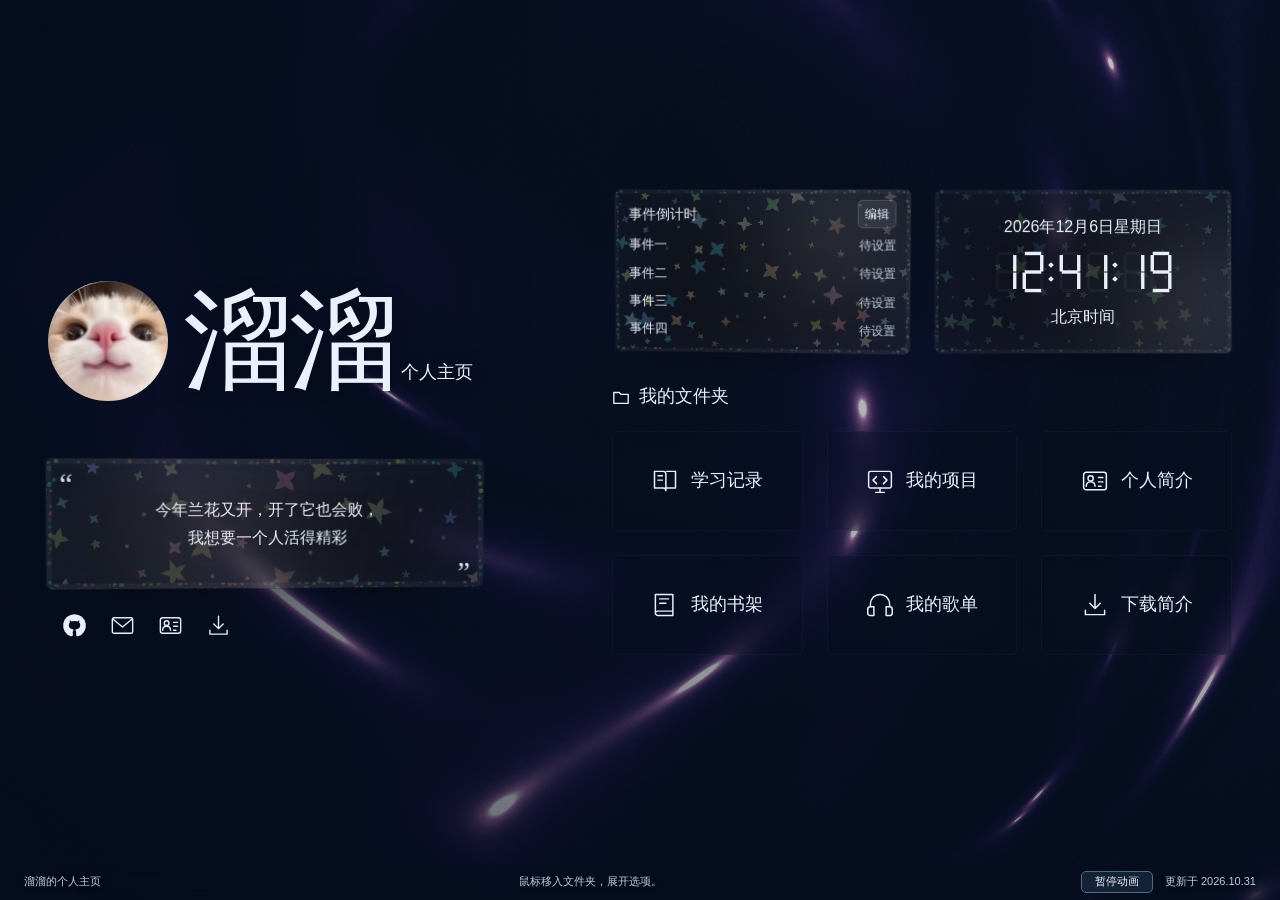
==== commit 88319c20: "Fix UTF-8 text in project descriptions and homepage" ====
--- a/index.html
+++ b/index.html
@@ -3,9 +3,9 @@
 <head>
   <meta charset="utf-8">
   <meta name="viewport" content="width=device-width, initial-scale=1, viewport-fit=cover">
-  <meta name="description" content="����ĸ�����ҳ�����������ѧ���Ϲ���ѧԺ���ݿ�ѧ������ݼ���רҵѧ��������ѧϰ������GitHub ��Ŀ��ϲ����С˵�����֡�">
+  <meta name="description" content="溜溜的个人主页。中央民族大学海南国际学院数据科学与大数据技术专业学生，分享学习经历、GitHub 项目、喜欢的小说和音乐。">
   <meta name="theme-color" content="#08111e">
-  <title>����ĸ�����ҳ��ѧϰ����Ŀ����Ȥ</title>
+  <title>溜溜的个人主页｜学习、项目与兴趣</title>
   <link rel="stylesheet" href="assets/desktop.css?v=28">
   <link rel="stylesheet" href="assets/folders.css?v=27">
   <script src="assets/folders.js?v=27" defer></script>
@@ -16,167 +16,167 @@
 </head>
 <body>
   <div class="molten-metal-container" id="molten-wallpaper" aria-hidden="true"></div>
-  <a class="skip" href="#main">��������</a>
+  <a class="skip" href="#main">跳到正文</a>
   <main class="desktop-main container" id="main">
     <section class="desktop-intro" id="about" aria-labelledby="name-title">
-      <div class="identity-row"><span class="nickname-mark" aria-hidden="true"><img src="assets/avatar-cat.jpg" width="296" height="311" alt=""></span><div class="identity-copy"><p class="greeting sr-only">��ã�����</p><h1 class="hero-name" id="name-title">����<span class="home-suffix" aria-hidden="true">������ҳ</span></h1></div></div>
-      <p class="intro-note holo-card" data-holo-card><span>���������ֿ���������Ҳ��ܣ�</span><span>����Ҫһ���˻�þ���</span></p>
-      <nav class="profile-shortcuts" aria-label="�������">
-        <a href="https://github.com/gubanqi" target="_blank" rel="noopener noreferrer" aria-label="GitHub ��ҳ�����±�ǩҳ��" title="GitHub ��ҳ"><svg viewBox="0 0 24 24" fill="currentColor" aria-hidden="true"><path d="M12 2a10 10 0 0 0-3.16 19.49c.5.09.68-.22.68-.48v-1.86c-2.78.6-3.37-1.18-3.37-1.18-.45-1.16-1.11-1.47-1.11-1.47-.91-.62.07-.61.07-.61 1 .07 1.53 1.03 1.53 1.03.89 1.53 2.34 1.09 2.91.83.09-.65.35-1.09.64-1.34-2.22-.25-4.55-1.11-4.55-4.95 0-1.09.39-1.98 1.03-2.68-.1-.25-.45-1.27.1-2.65 0 0 .84-.27 2.75 1.02A9.6 9.6 0 0 1 12 6.82c.85 0 1.71.11 2.51.34 1.91-1.29 2.75-1.02 2.75-1.02.55 1.38.2 2.4.1 2.65.64.7 1.03 1.59 1.03 2.68 0 3.85-2.34 4.69-4.57 4.94.36.31.68.92.68 1.85v2.75c0 .27.18.58.69.48A10 10 0 0 0 12 2Z"/></svg></a>
-        <a href="mailto:2959601236@qq.com" aria-label="д�ʼ������QQ���� 2959601236@qq.com" title="QQ���䣺2959601236@qq.com"><svg viewBox="0 0 32 32" fill="none" aria-hidden="true"><rect x="3" y="6" width="26" height="20" rx="2"/><path d="m4 8 12 10L28 8"/></svg></a>
-        <a href="#about-details" data-detail="about-details" aria-haspopup="dialog" title="���˼��"><svg viewBox="0 0 32 32" fill="none" aria-hidden="true"><rect x="3" y="6" width="26" height="20" rx="3"/><circle cx="11" cy="13" r="3"/><path d="M6 22c0-3 2-5 5-5s5 2 5 5M20 12h5m-5 5h5m-5 5h3"/></svg><span class="sr-only">���˼��</span></a>
-        <a href="profile.txt" download aria-label="���ؼ��" title="���ؼ��"><svg viewBox="0 0 32 32" fill="none" aria-hidden="true"><path d="M16 4v16m-6-6 6 6 6-6M5 22v5h22v-5"/></svg></a>
+      <div class="identity-row"><span class="nickname-mark" aria-hidden="true"><img src="assets/avatar-cat.jpg" width="296" height="311" alt=""></span><div class="identity-copy"><p class="greeting sr-only">你好，我是</p><h1 class="hero-name" id="name-title">溜溜<span class="home-suffix" aria-hidden="true">个人主页</span></h1></div></div>
+      <p class="intro-note holo-card" data-holo-card><span>今年兰花又开，开了它也会败，</span><span>我想要一个人活得精彩</span></p>
+      <nav class="profile-shortcuts" aria-label="快捷链接">
+        <a href="https://github.com/gubanqi" target="_blank" rel="noopener noreferrer" aria-label="GitHub 主页，在新标签页打开" title="GitHub 主页"><svg viewBox="0 0 24 24" fill="currentColor" aria-hidden="true"><path d="M12 2a10 10 0 0 0-3.16 19.49c.5.09.68-.22.68-.48v-1.86c-2.78.6-3.37-1.18-3.37-1.18-.45-1.16-1.11-1.47-1.11-1.47-.91-.62.07-.61.07-.61 1 .07 1.53 1.03 1.53 1.03.89 1.53 2.34 1.09 2.91.83.09-.65.35-1.09.64-1.34-2.22-.25-4.55-1.11-4.55-4.95 0-1.09.39-1.98 1.03-2.68-.1-.25-.45-1.27.1-2.65 0 0 .84-.27 2.75 1.02A9.6 9.6 0 0 1 12 6.82c.85 0 1.71.11 2.51.34 1.91-1.29 2.75-1.02 2.75-1.02.55 1.38.2 2.4.1 2.65.64.7 1.03 1.59 1.03 2.68 0 3.85-2.34 4.69-4.57 4.94.36.31.68.92.68 1.85v2.75c0 .27.18.58.69.48A10 10 0 0 0 12 2Z"/></svg></a>
+        <a href="mailto:2959601236@qq.com" aria-label="写邮件给溜溜，QQ邮箱 2959601236@qq.com" title="QQ邮箱：2959601236@qq.com"><svg viewBox="0 0 32 32" fill="none" aria-hidden="true"><rect x="3" y="6" width="26" height="20" rx="2"/><path d="m4 8 12 10L28 8"/></svg></a>
+        <a href="#about-details" data-detail="about-details" aria-haspopup="dialog" title="个人简介"><svg viewBox="0 0 32 32" fill="none" aria-hidden="true"><rect x="3" y="6" width="26" height="20" rx="3"/><circle cx="11" cy="13" r="3"/><path d="M6 22c0-3 2-5 5-5s5 2 5 5M20 12h5m-5 5h5m-5 5h3"/></svg><span class="sr-only">个人简介</span></a>
+        <a href="profile.txt" download aria-label="下载简介" title="下载简介"><svg viewBox="0 0 32 32" fill="none" aria-hidden="true"><path d="M16 4v16m-6-6 6 6 6-6M5 22v5h22v-5"/></svg></a>
       </nav>
     </section>
     <section class="folder-collection" id="folders" aria-labelledby="folders-title">
       <div class="summary-grid">
         <section class="summary-panel countdown-panel holo-card" data-holo-card aria-labelledby="countdown-title">
-          <div class="countdown-heading"><h2 id="countdown-title">�¼�����ʱ</h2><button class="countdown-edit" id="countdown-edit" type="button" aria-haspopup="dialog" aria-controls="countdown-dialog" hidden>�༭</button></div>
+          <div class="countdown-heading"><h2 id="countdown-title">事件倒计时</h2><button class="countdown-edit" id="countdown-edit" type="button" aria-haspopup="dialog" aria-controls="countdown-dialog" hidden>编辑</button></div>
           <ol class="countdown-list" id="countdown-list">
-            <li class="countdown-row"><span class="countdown-name">�¼�һ</span><time class="countdown-value">������</time></li>
-            <li class="countdown-row"><span class="countdown-name">�¼���</span><time class="countdown-value">������</time></li>
-            <li class="countdown-row"><span class="countdown-name">�¼���</span><time class="countdown-value">������</time></li>
-            <li class="countdown-row"><span class="countdown-name">�¼���</span><time class="countdown-value">������</time></li>
+            <li class="countdown-row"><span class="countdown-name">事件一</span><time class="countdown-value">待设置</time></li>
+            <li class="countdown-row"><span class="countdown-name">事件二</span><time class="countdown-value">待设置</time></li>
+            <li class="countdown-row"><span class="countdown-name">事件三</span><time class="countdown-value">待设置</time></li>
+            <li class="countdown-row"><span class="countdown-name">事件四</span><time class="countdown-value">待设置</time></li>
           </ol>
           <p class="countdown-status" id="countdown-status" role="status" hidden></p>
-          <noscript><p class="countdown-status">���� JavaScript ��ɱ༭����ʱ��</p></noscript>
+          <noscript><p class="countdown-status">启用 JavaScript 后可编辑倒计时。</p></noscript>
         </section>
-        <section class="summary-panel clock-panel holo-card" data-holo-card aria-label="����ʱ��"><p class="clock-date" id="clock-date">����</p><div class="clock-face" id="clock-face" aria-hidden="true"></div><time class="sr-only" id="clock-readable">����ʱ��</time><p class="clock-zone">����ʱ��</p></section>
+        <section class="summary-panel clock-panel holo-card" data-holo-card aria-label="北京时间"><p class="clock-date" id="clock-date">日期</p><div class="clock-face" id="clock-face" aria-hidden="true"></div><time class="sr-only" id="clock-readable">北京时间</time><p class="clock-zone">北京时间</p></section>
       </div>
-      <h2 class="folder-heading" id="folders-title"><svg viewBox="0 0 20 20" fill="none" aria-hidden="true"><path d="M2 5h6l2 2h8v10H2V5Z"/></svg>�ҵ��ļ���</h2>
+      <h2 class="folder-heading" id="folders-title"><svg viewBox="0 0 20 20" fill="none" aria-hidden="true"><path d="M2 5h6l2 2h8v10H2V5Z"/></svg>我的文件夹</h2>
       <div class="folder-grid"><article class="folder folder-learning" id="learning" data-folder aria-labelledby="learning-folder-label">
-<h3 class="folder-label-fallback" id="learning-folder-label">ѧϰ��¼</h3>
-<button class="folder-trigger" type="button" aria-expanded="false" aria-controls="learning-items" aria-label="ѧϰ��¼��4 ���¼���򿪻�ر��ļ���">
-<span class="folder-front" aria-hidden="true"><svg viewBox="0 0 32 32"><path d="M4 5h10c2 0 3 1 3 3v19c0-2-1-3-3-3H4V5Zm24 0H18m10 0v19H18M8 10h5m-5 5h5"/></svg><span class="folder-text"><span class="folder-label">ѧϰ��¼</span><span class="folder-count">4 ���¼</span></span></span>
-</button><ul class="folder-items" id="learning-items"><li><a class="folder-item" href="#python-record" data-detail="python-record"><span>Python ���</span></a></li><li><a class="folder-item" href="#deep-record" data-detail="deep-record"><span>���ѧϰ</span></a></li><li><a class="folder-item" href="#math-record" data-detail="math-record"><span>��ѧ�뾺��</span></a></li><li><a class="folder-item" href="#award-record" data-detail="award-record"><span>��������</span></a></li></ul></article><article class="folder folder-projects" id="projects" data-folder aria-labelledby="projects-folder-label">
-  <h3 class="folder-label-fallback" id="projects-folder-label">�ҵ���Ŀ</h3>
-  <button class="folder-trigger" type="button" aria-expanded="false" aria-controls="projects-items" aria-label="�ҵ���Ŀ��5 ����Ŀ���򿪻�ر��ļ���">
-    <span class="folder-front" aria-hidden="true"><svg viewBox="0 0 32 32"><rect x="3" y="5" width="26" height="19" rx="2"/><path d="M11 29h10m-5-5v5M12 11l-4 4 4 4m8-8 4 4-4 4"/></svg><span class="folder-text"><span class="folder-label">�ҵ���Ŀ</span><span class="folder-count">5 ����Ŀ</span></span></span>
+<h3 class="folder-label-fallback" id="learning-folder-label">学习记录</h3>
+<button class="folder-trigger" type="button" aria-expanded="false" aria-controls="learning-items" aria-label="学习记录，4 项记录，打开或关闭文件夹">
+<span class="folder-front" aria-hidden="true"><svg viewBox="0 0 32 32"><path d="M4 5h10c2 0 3 1 3 3v19c0-2-1-3-3-3H4V5Zm24 0H18m10 0v19H18M8 10h5m-5 5h5"/></svg><span class="folder-text"><span class="folder-label">学习记录</span><span class="folder-count">4 项记录</span></span></span>
+</button><ul class="folder-items" id="learning-items"><li><a class="folder-item" href="#python-record" data-detail="python-record"><span>Python 编程</span></a></li><li><a class="folder-item" href="#deep-record" data-detail="deep-record"><span>深度学习</span></a></li><li><a class="folder-item" href="#math-record" data-detail="math-record"><span>数学与竞赛</span></a></li><li><a class="folder-item" href="#award-record" data-detail="award-record"><span>竞赛经历</span></a></li></ul></article><article class="folder folder-projects" id="projects" data-folder aria-labelledby="projects-folder-label">
+  <h3 class="folder-label-fallback" id="projects-folder-label">我的项目</h3>
+  <button class="folder-trigger" type="button" aria-expanded="false" aria-controls="projects-items" aria-label="我的项目，5 个项目，打开或关闭文件夹">
+    <span class="folder-front" aria-hidden="true"><svg viewBox="0 0 32 32"><rect x="3" y="5" width="26" height="19" rx="2"/><path d="M11 29h10m-5-5v5M12 11l-4 4 4 4m8-8 4 4-4 4"/></svg><span class="folder-text"><span class="folder-label">我的项目</span><span class="folder-count">5 个项目</span></span></span>
   </button>
-  <ul class="folder-items" id="projects-items"><li><a class="folder-item" href="#score-project" data-detail="score-project"><span>�ɼ���������</span></a></li><li><a class="folder-item" href="#movie-project" data-detail="movie-project"><span>��Ӱ�Ƽ�</span></a></li><li><a class="folder-item" href="#accounting-project" data-detail="accounting-project"><span>�����ϰ��</span></a></li><li><a class="folder-item" href="#running-project" data-detail="running-project"><span>�����ܲ��ƻ�</span></a></li><li><a class="folder-item" href="#homepage-project" data-detail="homepage-project"><span>������ҳ</span></a></li></ul>
-</article><a class="utility-card utility-profile" href="#about-details" data-detail="about-details" aria-haspopup="dialog"><svg viewBox="0 0 32 32" fill="none" aria-hidden="true"><rect x="3" y="6" width="26" height="20" rx="3"/><circle cx="11" cy="13" r="3"/><path d="M6 22c0-3 2-5 5-5s5 2 5 5M20 12h5m-5 5h5m-5 5h3"/></svg><span>���˼��</span></a>
+  <ul class="folder-items" id="projects-items"><li><a class="folder-item" href="#score-project" data-detail="score-project"><span>成绩分析工具</span></a></li><li><a class="folder-item" href="#movie-project" data-detail="movie-project"><span>电影推荐</span></a></li><li><a class="folder-item" href="#accounting-project" data-detail="accounting-project"><span>会计自习室</span></a></li><li><a class="folder-item" href="#running-project" data-detail="running-project"><span>步调跑步计划</span></a></li><li><a class="folder-item" href="#homepage-project" data-detail="homepage-project"><span>个人主页</span></a></li></ul>
+</article><a class="utility-card utility-profile" href="#about-details" data-detail="about-details" aria-haspopup="dialog"><svg viewBox="0 0 32 32" fill="none" aria-hidden="true"><rect x="3" y="6" width="26" height="20" rx="3"/><circle cx="11" cy="13" r="3"/><path d="M6 22c0-3 2-5 5-5s5 2 5 5M20 12h5m-5 5h5m-5 5h3"/></svg><span>个人简介</span></a>
 <article class="folder folder-books folder-gallery" id="books" data-folder aria-labelledby="books-folder-label">
-  <h3 class="folder-label-fallback" id="books-folder-label">�ҵ����</h3>
-  <button class="folder-trigger" type="button" aria-expanded="false" aria-controls="books-items" aria-label="�ҵ���ܣ�5 ��С˵���򿪻�ر��ļ���">
-    <span class="folder-front" aria-hidden="true"><svg viewBox="0 0 32 32"><path d="M5 4h20v24H8c-4 0-4-5 0-5h17M5 4v22m5-17h10m-10 5h7"/></svg><span class="folder-text"><span class="folder-label">�ҵ����</span><span class="folder-count">5 ��С˵</span></span></span>
+  <h3 class="folder-label-fallback" id="books-folder-label">我的书架</h3>
+  <button class="folder-trigger" type="button" aria-expanded="false" aria-controls="books-items" aria-label="我的书架，5 本小说，打开或关闭文件夹">
+    <span class="folder-front" aria-hidden="true"><svg viewBox="0 0 32 32"><path d="M5 4h20v24H8c-4 0-4-5 0-5h17M5 4v22m5-17h10m-10 5h7"/></svg><span class="folder-text"><span class="folder-label">我的书架</span><span class="folder-count">5 本小说</span></span></span>
   </button>
   <ul class="folder-items" id="books-items">
-    <li><a class="folder-item" href="#novel-shenmi" data-detail="novel-shenmi"><img class="folder-book-cover" src="assets/thumbs/book-shenmi.webp" loading="lazy" decoding="async" alt="" width="1264" height="1679"><span class="folder-book-title">���ظ���</span></a></li>
-    <li><a class="folder-item" href="#novel-guaitan" data-detail="novel-guaitan"><img class="folder-book-cover" src="assets/thumbs/book-guaitan.webp" loading="lazy" decoding="async" alt="" width="1086" height="1448"><span class="folder-book-title">��̸��Ϸ���ʦ</span></a></li>
-    <li><a class="folder-item" href="#novel-zhongkui" data-detail="novel-zhongkui"><img class="folder-book-cover" src="assets/thumbs/book-zhongkui.webp" loading="lazy" decoding="async" alt="" width="294" height="392"><span class="folder-book-title">������Լ��������Լ��ظ��</span></a></li>
-    <li><a class="folder-item" href="#novel-live" data-detail="novel-live"><img class="folder-book-cover" src="assets/thumbs/book-live.webp" loading="lazy" decoding="async" alt="" width="294" height="392"><span class="folder-book-title">�������ֱ��</span></a></li>
-    <li><a class="folder-item" href="#novel-mindiao" data-detail="novel-mindiao"><img class="folder-book-cover" src="assets/thumbs/book-mindiao.webp" loading="lazy" decoding="async" alt="" width="250" height="360"><span class="folder-book-title">���������¼</span></a></li>
+    <li><a class="folder-item" href="#novel-shenmi" data-detail="novel-shenmi"><img class="folder-book-cover" src="assets/thumbs/book-shenmi.webp" loading="lazy" decoding="async" alt="" width="1264" height="1679"><span class="folder-book-title">神秘复苏</span></a></li>
+    <li><a class="folder-item" href="#novel-guaitan" data-detail="novel-guaitan"><img class="folder-book-cover" src="assets/thumbs/book-guaitan.webp" loading="lazy" decoding="async" alt="" width="1086" height="1448"><span class="folder-book-title">怪谈游戏设计师</span></a></li>
+    <li><a class="folder-item" href="#novel-zhongkui" data-detail="novel-zhongkui"><img class="folder-book-cover" src="assets/thumbs/book-zhongkui.webp" loading="lazy" decoding="async" alt="" width="294" height="392"><span class="folder-book-title">让你契约鬼，你契约钟馗？</span></a></li>
+    <li><a class="folder-item" href="#novel-live" data-detail="novel-live"><img class="folder-book-cover" src="assets/thumbs/book-live.webp" loading="lazy" decoding="async" alt="" width="294" height="392"><span class="folder-book-title">超级惊悚直播</span></a></li>
+    <li><a class="folder-item" href="#novel-mindiao" data-detail="novel-mindiao"><img class="folder-book-cover" src="assets/thumbs/book-mindiao.webp" loading="lazy" decoding="async" alt="" width="250" height="360"><span class="folder-book-title">民调局异闻录</span></a></li>
   </ul>
 </article><article class="folder folder-music folder-gallery" id="music" data-folder aria-labelledby="music-folder-label">
-  <h3 class="folder-label-fallback" id="music-folder-label">�ҵĸ赥</h3>
-  <button class="folder-trigger" type="button" aria-expanded="false" aria-controls="music-items" aria-label="�ҵĸ赥��5 �׸������򿪻�ر��ļ���">
-    <span class="folder-front" aria-hidden="true"><svg viewBox="0 0 32 32"><path d="M5 18v-3a11 11 0 0 1 22 0v3M5 18h4v10H5c-2 0-3-1-3-3v-4c0-2 1-3 3-3Zm22 0h-4v10h4c2 0 3-1 3-3v-4c0-2-1-3-3-3Z"/></svg><span class="folder-text"><span class="folder-label">�ҵĸ赥</span><span class="folder-count">5 �׸���</span></span></span>
+  <h3 class="folder-label-fallback" id="music-folder-label">我的歌单</h3>
+  <button class="folder-trigger" type="button" aria-expanded="false" aria-controls="music-items" aria-label="我的歌单，5 首歌曲，打开或关闭文件夹">
+    <span class="folder-front" aria-hidden="true"><svg viewBox="0 0 32 32"><path d="M5 18v-3a11 11 0 0 1 22 0v3M5 18h4v10H5c-2 0-3-1-3-3v-4c0-2 1-3 3-3Zm22 0h-4v10h4c2 0 3-1 3-3v-4c0-2-1-3-3-3Z"/></svg><span class="folder-text"><span class="folder-label">我的歌单</span><span class="folder-count">5 首歌曲</span></span></span>
   </button>
   <ul class="folder-items" id="music-items">
-    <li><a class="folder-item" href="https://music.163.com/#/search/m/?s=Star%20Sky&amp;type=1" target="_blank" rel="noopener noreferrer" aria-label="���������������� Star Sky�����±�ǩҳ��"><img class="folder-book-cover" src="assets/thumbs/song-star-sky.webp" loading="lazy" decoding="async" alt="" width="737" height="747"><span class="folder-book-title">Star Sky</span></a></li>
-    <li><a class="folder-item" href="https://music.163.com/#/search/m/?s=Last%20Reunion&amp;type=1" target="_blank" rel="noopener noreferrer" aria-label="���������������� Last Reunion�����±�ǩҳ��"><img class="folder-book-cover" src="assets/thumbs/song-last-reunion.webp" loading="lazy" decoding="async" alt="" width="737" height="738"><span class="folder-book-title">Last Reunion</span></a></li>
-    <li><a class="folder-item" href="https://music.163.com/#/search/m/?s=%E5%8E%BB%E5%B9%B4%E5%A4%8F%E5%A4%A9&amp;type=1" target="_blank" rel="noopener noreferrer" aria-label="���������������� ȥ�����죬���±�ǩҳ��"><img class="folder-book-cover" src="assets/thumbs/song-last-summer.webp" loading="lazy" decoding="async" alt="" width="752" height="747"><span class="folder-book-title">ȥ������</span></a></li>
-    <li><a class="folder-item" href="https://music.163.com/#/search/m/?s=%E6%98%9F%E8%BE%B0%E5%A4%A7%E6%B5%B7&amp;type=1" target="_blank" rel="noopener noreferrer" aria-label="���������������� �ǳ��󺣣����±�ǩҳ��"><img class="folder-book-cover" src="assets/thumbs/song-stars-sea.webp" loading="lazy" decoding="async" alt="" width="734" height="745"><span class="folder-book-title">�ǳ���</span></a></li>
-    <li><a class="folder-item" href="https://music.163.com/#/search/m/?s=%E6%97%A0%E5%90%8D%E7%9A%84%E4%BA%BA&amp;type=1" target="_blank" rel="noopener noreferrer" aria-label="���������������� �������ˣ����±�ǩҳ��"><img class="folder-book-cover" src="assets/thumbs/song-nobody.webp" loading="lazy" decoding="async" alt="" width="755" height="737"><span class="folder-book-title">��������</span></a></li>
+    <li><a class="folder-item" href="https://music.163.com/#/search/m/?s=Star%20Sky&amp;type=1" target="_blank" rel="noopener noreferrer" aria-label="在网易云音乐搜索 Star Sky，在新标签页打开"><img class="folder-book-cover" src="assets/thumbs/song-star-sky.webp" loading="lazy" decoding="async" alt="" width="737" height="747"><span class="folder-book-title">Star Sky</span></a></li>
+    <li><a class="folder-item" href="https://music.163.com/#/search/m/?s=Last%20Reunion&amp;type=1" target="_blank" rel="noopener noreferrer" aria-label="在网易云音乐搜索 Last Reunion，在新标签页打开"><img class="folder-book-cover" src="assets/thumbs/song-last-reunion.webp" loading="lazy" decoding="async" alt="" width="737" height="738"><span class="folder-book-title">Last Reunion</span></a></li>
+    <li><a class="folder-item" href="https://music.163.com/#/search/m/?s=%E5%8E%BB%E5%B9%B4%E5%A4%8F%E5%A4%A9&amp;type=1" target="_blank" rel="noopener noreferrer" aria-label="在网易云音乐搜索 去年夏天，在新标签页打开"><img class="folder-book-cover" src="assets/thumbs/song-last-summer.webp" loading="lazy" decoding="async" alt="" width="752" height="747"><span class="folder-book-title">去年夏天</span></a></li>
+    <li><a class="folder-item" href="https://music.163.com/#/search/m/?s=%E6%98%9F%E8%BE%B0%E5%A4%A7%E6%B5%B7&amp;type=1" target="_blank" rel="noopener noreferrer" aria-label="在网易云音乐搜索 星辰大海，在新标签页打开"><img class="folder-book-cover" src="assets/thumbs/song-stars-sea.webp" loading="lazy" decoding="async" alt="" width="734" height="745"><span class="folder-book-title">星辰大海</span></a></li>
+    <li><a class="folder-item" href="https://music.163.com/#/search/m/?s=%E6%97%A0%E5%90%8D%E7%9A%84%E4%BA%BA&amp;type=1" target="_blank" rel="noopener noreferrer" aria-label="在网易云音乐搜索 无名的人，在新标签页打开"><img class="folder-book-cover" src="assets/thumbs/song-nobody.webp" loading="lazy" decoding="async" alt="" width="755" height="737"><span class="folder-book-title">无名的人</span></a></li>
   </ul>
 </article>
 
-        <a class="utility-card utility-download" href="profile.txt" download><svg viewBox="0 0 32 32" fill="none" aria-hidden="true"><path d="M16 4v16m-6-6 6 6 6-6M5 22v5h22v-5"/></svg><span>���ؼ��</span></a></div>
+        <a class="utility-card utility-download" href="profile.txt" download><svg viewBox="0 0 32 32" fill="none" aria-hidden="true"><path d="M16 4v16m-6-6 6 6 6-6M5 22v5h22v-5"/></svg><span>下载简介</span></a></div>
     </section>
   </main>
   <div class="folder-details" id="folder-details">
-    <article class="about-details" id="about-details"><p>����һ�����������ѧ���Ϲ���ѧԺ�ı�������רҵΪ���ݿ�ѧ������ݼ�����Ŀǰ�����</p><p class="contact-line">QQ ���䣺<a href="mailto:2959601236@qq.com">2959601236@qq.com</a></p><div class="learning-intro">
-        <h2 id="learning-title">����ѧʲô</h2>
-        <p>ѧ�� C/C++��������Ҫѧϰ Python��Ҳ�������鰲��ѧϰ������ѧ���ѧϰ����</p>
-        <p>ϣ��ͨ����ϰ��ʵ��������߶�����д���޸ĺ͵��Դ����������</p>
-        <p class="learning-honesty">Ŀǰ�Ը���̳���ϰΪ������������������ڼ�ǿ��</p>
+    <article class="about-details" id="about-details"><p>我是一名中央民族大学海南国际学院的本科生，专业为数据科学与大数据技术，目前大二。</p><p class="contact-line">QQ 邮箱：<a href="mailto:2959601236@qq.com">2959601236@qq.com</a></p><div class="learning-intro">
+        <h2 id="learning-title">正在学什么</h2>
+        <p>学过 C/C++，现在主要学习 Python，也按课题组安排学习《动手学深度学习》。</p>
+        <p>希望通过练习和实践，逐步提高独立编写、修改和调试代码的能力。</p>
+        <p class="learning-honesty">目前以跟随教程练习为主，独立编程能力仍在加强。</p>
       </div></article>
-    <section class="learning-records" aria-label="ѧϰ�뾺��"><article id="python-record" class="learning-entry"><h3>Python ���</h3><p>��ʾ����ϰ��ʼ��ѧϰ������룬�������Լ���д���޸ĺ͵��ԡ�</p></article><article id="deep-record" class="learning-entry"><h3>���ѧϰ</h3><p>�ѽӴ����Իع顢����֪���;�������������ݣ�������ϰ��Ҫ����̳���ɡ�</p></article><article id="math-record" class="learning-entry"><h3>��ѧ�뾺��</h3><p>����׼��ȫ����ѧ����ѧ���������ű� Python ��ѧ A �飬ͨ����ϰ�������Ͷ�������������</p></article><div class="award" id="award-record">
+    <section class="learning-records" aria-label="学习与竞赛"><article id="python-record" class="learning-entry"><h3>Python 编程</h3><p>从示例练习开始，学习理解代码，并尝试自己编写、修改和调试。</p></article><article id="deep-record" class="learning-entry"><h3>深度学习</h3><p>已接触线性回归、多层感知机和卷积层基础等内容，代码练习主要跟随教程完成。</p></article><article id="math-record" class="learning-entry"><h3>数学与竞赛</h3><p>正在准备全国大学生数学竞赛和蓝桥杯 Python 大学 A 组，通过练习检查基础和独立解题能力。</p></article><div class="award" id="award-record">
         <svg viewBox="0 0 32 32" fill="none" aria-hidden="true"><path d="M10 5h12v9a6 6 0 0 1-12 0V5Z" stroke="currentColor" stroke-width="1.8"/><path d="M10 7H5v5a5 5 0 0 0 5 5m12-10h5v5a5 5 0 0 1-5 5M16 20v6m-6 1h12" stroke="currentColor" stroke-width="1.8" stroke-linecap="round"/></svg>
-        <p>���ű� C/C++ ��ѧ A �飬����ʡ���Ƚ���<span>�����Ҵ�һʱ�ľ���������</span></p>
+        <p>蓝桥杯 C/C++ 大学 A 组，海南省三等奖。<span>这是我大一时的竞赛经历。</span></p>
       </div></section>
     <section class="projects" id="project-overview" aria-labelledby="projects-title">
-      <h2 id="projects-title">����������Ŀ</h2>
+      <h2 id="projects-title">我做过的项目</h2>
       <article id="score-project" class="project-detail" aria-labelledby="score-project-title">
         <div class="project-copy">
-          <h3 id="score-project-title">�ɼ���������</h3>
-          <p>�� Python ���� Excel �ɼ�������ѧ���ɼ�������ͳ�ƽ����ͼ���������ҵ����ݷ�����ϰ��Ŀ��</p>
+          <h3 id="score-project-title">成绩分析工具</h3>
+          <p>用 Python 分析 Excel 成绩表，把学生成绩整理成统计结果和图表。这是我的数据分析练习项目。</p>
           <dl class="project-facts">
-            <div><dt>��ɵĹ���</dt><dd>��ȡ�ɼ������������У������ܷ֡�ƽ���ֺ����������� Excel ����������ƽ������״ͼ��</dd></div>
-            <div><dt>ʹ�õļ���</dt><dd>Python��pandas��openpyxl��matplotlib</dd></div>
-            <div><dt>������ϰ</dt><dd>�������ݴ������̣���ǿ�����޸�����Դ����������</dd></div>
+            <div><dt>完成的功能</dt><dd>读取成绩表并检查必需列，计算总分、平均分和排名，导出 Excel 结果表与各科平均分柱状图。</dd></div>
+            <div><dt>使用的技术</dt><dd>Python、pandas、openpyxl、matplotlib</dd></div>
+            <div><dt>继续练习</dt><dd>理解数据处理流程，加强独立修改与调试代码的能力。</dd></div>
           </dl>
-          <a class="project-source" href="https://github.com/gubanqi/data-analysis-tool" target="_blank" rel="noopener noreferrer" aria-label="�鿴�ɼ��������ߵĹ��� GitHub �ֿ⣬���±�ǩҳ��">�鿴 GitHub Դ��<svg viewBox="0 0 16 16" fill="none" aria-hidden="true"><path d="M9 3h4v4M7 9l6-6M6 4H3v9h9v-3" stroke="currentColor" stroke-width="1.4" stroke-linecap="round" stroke-linejoin="round"/></svg></a>
-          <p class="project-access">Դ���ѹ���������ѧϰ��ϰ��Ŀ�������޸�������������ڼ�ǿ��</p>
+          <a class="project-source" href="https://github.com/gubanqi/data-analysis-tool" target="_blank" rel="noopener noreferrer" aria-label="查看成绩分析工具的公开 GitHub 仓库，在新标签页打开">查看 GitHub 源码<svg viewBox="0 0 16 16" fill="none" aria-hidden="true"><path d="M9 3h4v4M7 9l6-6M6 4H3v9h9v-3" stroke="currentColor" stroke-width="1.4" stroke-linecap="round" stroke-linejoin="round"/></svg></a>
+          <p class="project-access">源码已公开。这是学习练习项目，独立修改与调试能力仍在加强。</p>
         </div>
         <figure class="project-result">
-          <img src="assets/score-averages.png" width="1280" height="960" loading="lazy" alt="�ɼ��������������ƽ������״ͼ������Ϊ���ġ���ѧ��Ӣ�����Ϊƽ���֡�">
-          <figcaption><span>��Ŀ���������ƽ������״ͼ</span><a href="assets/score-averages.png" target="_blank" rel="noopener noreferrer">�鿴��ͼ</a></figcaption>
+          <img src="assets/score-averages.png" width="1280" height="960" loading="lazy" alt="成绩分析工具输出的平均分柱状图，横轴为语文、数学和英语，纵轴为平均分。">
+          <figcaption><span>项目输出：各科平均分柱状图</span><a href="assets/score-averages.png" target="_blank" rel="noopener noreferrer">查看大图</a></figcaption>
         </figure>
       </article>
       <article id="movie-project" class="project-detail project-text-only" aria-labelledby="movie-project-title">
         <div class="project-copy">
-          <h3 id="movie-project-title">��Ӱ�Ƽ�</h3>
-          <p>�������ĵ�Ӱ���֣�������10��δ���ֵ�Ӱ��Ƭ����ʹ�û��ڵ�Ӱ���ƶȵĽ���Эͬ���˷�������һ�� AI ������ɵ��Ƽ�ϵͳѧϰ��Ŀ��</p>
-          <dl class="project-facts"><div><dt>���й���</dt><dd>��Ӱ���������֡�����ƫ�á�Ƭ�����ɣ��Լ��������⡣</dd></div><div><dt>ʹ�õļ���</dt><dd>Python��NumPy��SciPy��HTML��CSS��JavaScript���������� MovieLens��</dd></div><div><dt>ʹ�÷�ʽ</dt><dd>���غ��ڱ������� Python ������ͨ�������ʹ�á���ǰ���������Ƽ�����</dd></div><div><dt>��ǰ����</dt><dd>���������У�ǰ10���Ƽ����һ��ʵ�����������Ȼ��ߣ����ܾݴ������Ƽ��������á�</dd></div></dl>
-          <a class="project-source" href="https://github.com/gubanqi/movie-night-recommender" target="_blank" rel="noopener noreferrer">�鿴 GitHub Դ��</a>
-          <p class="project-access">Դ�빫�������롢���������� AI ������ɣ��������Ѿ��ܹ�����ʵ��ȫ�����ܡ�</p>
+          <h3 id="movie-project-title">电影推荐</h3>
+          <p>给看过的电影评分，再生成10部未评分电影的片单。使用基于电影相似度的近邻协同过滤方法，是一个 AI 辅助完成的推荐系统学习项目。</p>
+          <dl class="project-facts"><div><dt>已有功能</dt><dd>电影搜索与评分、类型偏好、片单生成，以及离线评测。</dd></div><div><dt>使用的技术</dt><dd>Python、NumPy、SciPy、HTML、CSS、JavaScript；数据来自 MovieLens。</dd></div><div><dt>使用方式</dt><dd>下载后在本机启动 Python 服务，再通过浏览器使用。当前不是线上推荐服务。</dd></div><div><dt>当前局限</dt><dd>离线评测中，前10部推荐的找回率低于热门排序等基线；不能据此声称推荐质量更好。</dd></div></dl>
+          <a class="project-source" href="https://github.com/gubanqi/movie-night-recommender" target="_blank" rel="noopener noreferrer">查看 GitHub 源码</a>
+          <p class="project-access">源码公开。代码、界面与检查由 AI 辅助完成，不代表已经能够独立实现全部功能。</p>
         </div>
       </article>
       <article id="accounting-project" class="project-detail project-text-only" aria-labelledby="accounting-project-title">
         <div class="project-copy">
-          <h3 id="accounting-project-title">�����ϰ��</h3>
-          <p>һ�����½��������֪ʶ����ϰ�������ѧϰ��ҳ��������ѧϰ�������𣬲���¼��Ҫ��ϰ�����⡣</p>
-          <dl class="project-facts"><div><dt>���й���</dt><dd>�½�ѧϰ����ǰ�ټǡ���ϰ����������⸴�⣬�Լ�ѧϰ��¼�ĵ���͵�����</dd></div><div><dt>ʹ�÷�ʽ</dt><dd>��ֱ����������򿪹�����ҳ���ʺϵ��Ժ��ֻ�����ϰ��¼�����ڵ�ǰ������С�</dd></div><div><dt>��Ŀ˵��</dt><dd>AI ����������ѧϰ���ߡ������ϰ��鿴�����������Ѿ��������գ�Ҳ����֤���Գɼ���</dd></div></dl>
-          <a class="project-source" href="https://gubanqi.github.io/accounting/" target="_blank" rel="noopener noreferrer">��������ϰ��</a>
-          <p class="project-access">��ҳ���й�����ڣ�Դ��ֿⱣ��˽�У��μ� PDF ���ڹ�����վչʾ��</p>
+          <h3 id="accounting-project-title">会计自习室</h3>
+          <p>一个按章节整理会计知识、练习与解析的学习网页。可以先学习，再作答，并记录需要复习的问题。</p>
+          <dl class="project-facts"><div><dt>已有功能</dt><dd>章节学习、考前速记、练习与解析、错题复测，以及学习记录的导入和导出。</dd></div><div><dt>使用方式</dt><dd>可直接在浏览器打开公开网页，适合电脑和手机。练习记录保存在当前浏览器中。</dd></div><div><dt>项目说明</dt><dd>AI 辅助整理的学习工具。完成练习或查看解析不代表已经独立掌握，也不保证考试成绩。</dd></div></dl>
+          <a class="project-source" href="https://gubanqi.github.io/accounting/" target="_blank" rel="noopener noreferrer">进入会计自习室</a>
+          <p class="project-access">网页已有公开入口；源码仓库保持私有，课件 PDF 不在公开网站展示。</p>
         </div>
       </article>
       <article id="running-project" class="project-detail project-text-only" aria-labelledby="running-project-title">
         <div class="project-copy">
-          <h3 id="running-project-title">���� �� �����ܲ��ƻ�</h3>
-          <p>�������ʵ���ܲ��ľ��롢���٣��Լ�˵��״̬���ܺ�ָ�������ٽ�Ͻ����Ŀ�ꡢ˯����ƣ�����ɵ��հ��š�</p>
-          <dl class="project-facts"><div><dt>���й���</dt><dd>�Զ���Ŀ�ꡢ����ܲ���¼��������������뽨�顢���������첽�裬�Լ�ѵ�������ء�</dd></div><div><dt>��������</dt><dd>��������ֻ������ʷ���֡������û������˵��״̬���ָ�����ͽ���״̬�������жϣ���Ϣ����ʱ��ֱ��������ʷ���١�</dd></div><div><dt>ʹ�õļ���</dt><dd>HTML��CSS��JavaScript������������򿪱��ص��ļ��档</dd></div><div><dt>��ǰ����</dt><dd>���� AI ���������Ĺ��򹤾ߣ�δ��������ģ�͡��������ֽ�����ע������֤���ѵ�����š�</dd></div></dl>
-          <p class="project-access">Դ��ֿⱣ��˽�У�Ŀǰ�Ա��ذ�ʹ�ã���δ�ṩ����������ڡ�</p>
+          <h3 id="running-project-title">步调 · 今日跑步计划</h3>
+          <p>输入近期实际跑步的距离、配速，以及说话状态和跑后恢复情况，再结合今天的目标、睡眠与疲劳生成当日安排。</p>
+          <dl class="project-facts"><div><dt>已有功能</dt><dd>自定义目标、逐次跑步记录、当日配速与距离建议、热身和拉伸步骤，以及训练单下载。</dd></div><div><dt>安排依据</dt><dd>近期配速只代表历史表现。根据用户报告的说话状态、恢复情况和今日状态作规则判断，信息不足时不直接沿用历史配速。</dd></div><div><dt>使用的技术</dt><dd>HTML、CSS、JavaScript；可在浏览器打开本地单文件版。</dd></div><div><dt>当前局限</dt><dd>这是 AI 辅助开发的规则工具，未接入聊天模型。自由文字仅作备注，不保证最佳训练安排。</dd></div></dl>
+          <p class="project-access">源码仓库保持私有，目前以本地版使用，暂未提供公开访问入口。</p>
         </div>
       </article>
       <article id="homepage-project" class="project-detail project-text-only" aria-labelledby="homepage-project-title">
         <div class="project-copy">
-          <h3 id="homepage-project-title">������ҳ</h3>
-          <p>�����ڷ��ʵĸ�����ҳ�����ļ�������ѧϰ��¼����Ŀ����ܺ͸赥��֧�������鴰���в鿴���ݡ�</p>
-          <dl class="project-facts"><div><dt>���й���</dt><dd>�ļ���չ������Ŀ���顢�¼�����ʱ������ʱ��ʱ�ӡ�����������ڣ��Լ�����ͣ�Ķ�̬������</dd></div><div><dt>ʹ�õļ���</dt><dd>HTML��CSS��JavaScript��WebGL2��ͨ�� GitHub Pages ������</dd></div><div><dt>��Ŀ˵��</dt><dd>AI ���������ĸ�����վ����������ѧϰ����Ŀ��¼��������ɲ������Ѿ��ܹ�����ʵ��ȫ�����롣</dd></div></dl>
-          <a class="project-source" href="https://github.com/gubanqi/gubanqi.github.io" target="_blank" rel="noopener noreferrer">�鿴 GitHub Դ��</a>
-          <p class="project-access">��վ��Դ���ѹ�����</p>
+          <h3 id="homepage-project-title">个人主页</h3>
+          <p>你正在访问的个人主页。用文件夹整理学习记录、项目、书架和歌单，支持在详情窗口中查看内容。</p>
+          <dl class="project-facts"><div><dt>已有功能</dt><dd>文件夹展开、项目详情、事件倒计时、北京时间时钟、音乐搜索入口，以及可暂停的动态背景。</dd></div><div><dt>使用的技术</dt><dd>HTML、CSS、JavaScript、WebGL2；通过 GitHub Pages 发布。</dd></div><div><dt>项目说明</dt><dd>AI 辅助开发的个人网站，用于整理学习与项目记录；功能完成不代表已经能够独立实现全部代码。</dd></div></dl>
+          <a class="project-source" href="https://github.com/gubanqi/gubanqi.github.io" target="_blank" rel="noopener noreferrer">查看 GitHub 源码</a>
+          <p class="project-access">网站与源码已公开。</p>
         </div>
       </article>
     </section>
     <section class="reading-region" id="book-overview" aria-labelledby="books-title">
     <div class="container">
-      <div class="section-heading"><h2 id="books-title">�ҵ����</h2><p>��ϲ�������屾С˵��</p></div>
+      <div class="section-heading"><h2 id="books-title">我的书架</h2><p>我喜欢看的五本小说。</p></div>
       <div class="bookshelf">
         <figure class="book" id="novel-shenmi">
-          <img class="book-cover-image" data-src="assets/book-shenmi.jpg" alt="�����ظ��ա�����" width="1264" height="1679"><noscript><img class="book-cover-image" src="assets/book-shenmi.jpg" alt="�����ظ��ա�����" width="1264" height="1679"></noscript><figcaption>�����ظ��ա�</figcaption>
+          <img class="book-cover-image" data-src="assets/book-shenmi.jpg" alt="《神秘复苏》封面" width="1264" height="1679"><noscript><img class="book-cover-image" src="assets/book-shenmi.jpg" alt="《神秘复苏》封面" width="1264" height="1679"></noscript><figcaption>《神秘复苏》</figcaption>
         </figure>
         <figure class="book" id="novel-guaitan">
-          <img class="book-cover-image" data-src="assets/book-guaitan.png" alt="����̸��Ϸ���ʦ������" width="1086" height="1448"><noscript><img class="book-cover-image" src="assets/book-guaitan.png" alt="����̸��Ϸ���ʦ������" width="1086" height="1448"></noscript><figcaption>����̸��Ϸ���ʦ��</figcaption>
+          <img class="book-cover-image" data-src="assets/book-guaitan.png" alt="《怪谈游戏设计师》封面" width="1086" height="1448"><noscript><img class="book-cover-image" src="assets/book-guaitan.png" alt="《怪谈游戏设计师》封面" width="1086" height="1448"></noscript><figcaption>《怪谈游戏设计师》</figcaption>
         </figure>
         <figure class="book" id="novel-zhongkui">
-          <img class="book-cover-image" data-src="assets/book-zhongkui.jpg" alt="��������Լ��������Լ��ظ��������" width="294" height="392"><noscript><img class="book-cover-image" src="assets/book-zhongkui.jpg" alt="��������Լ��������Լ��ظ��������" width="294" height="392"></noscript><figcaption>��������Լ��������Լ��ظ����</figcaption>
+          <img class="book-cover-image" data-src="assets/book-zhongkui.jpg" alt="《让你契约鬼，你契约钟馗？》封面" width="294" height="392"><noscript><img class="book-cover-image" src="assets/book-zhongkui.jpg" alt="《让你契约鬼，你契约钟馗？》封面" width="294" height="392"></noscript><figcaption>《让你契约鬼，你契约钟馗？》</figcaption>
         </figure>
         <figure class="book" id="novel-live">
-          <img class="book-cover-image" data-src="assets/book-live.jpg" alt="���������ֱ��������" width="294" height="392"><noscript><img class="book-cover-image" src="assets/book-live.jpg" alt="���������ֱ��������" width="294" height="392"></noscript><figcaption>���������ֱ����</figcaption>
+          <img class="book-cover-image" data-src="assets/book-live.jpg" alt="《超级惊悚直播》封面" width="294" height="392"><noscript><img class="book-cover-image" src="assets/book-live.jpg" alt="《超级惊悚直播》封面" width="294" height="392"></noscript><figcaption>《超级惊悚直播》</figcaption>
         </figure>
         <figure class="book" id="novel-mindiao">
-          <img class="book-cover-image" data-src="assets/book-mindiao.jpg" alt="�����������¼1���ɹ��Կߡ�����" width="250" height="360"><noscript><img class="book-cover-image" src="assets/book-mindiao.jpg" alt="�����������¼1���ɹ��Կߡ�����" width="250" height="360"></noscript><figcaption>�����������¼��</figcaption>
+          <img class="book-cover-image" data-src="assets/book-mindiao.jpg" alt="《民调局异闻录1：稚国迷窟》封面" width="250" height="360"><noscript><img class="book-cover-image" src="assets/book-mindiao.jpg" alt="《民调局异闻录1：稚国迷窟》封面" width="250" height="360"></noscript><figcaption>《民调局异闻录》</figcaption>
         </figure>
       </div>
-      <p class="shelf-caption">������ѡ��ɲ鿴�����ͼ��</p>
+      <p class="shelf-caption">点击书架选项，可查看封面大图。</p>
     </div>
   </section>
     <section class="music" id="music-overview" aria-labelledby="music-title">
       <div class="music-intro">
-        <h2 id="music-title">ϲ����������</h2>
-        <p>�����׸裬�Ž��ҵĸ赥��<br>���������������������������</p>
+        <h2 id="music-title">喜欢听的音乐</h2>
+        <p>这五首歌，放进我的歌单。<br>点击歌名，在网易云音乐搜索。</p>
         <svg class="headphones" viewBox="0 0 230 190" fill="none" aria-hidden="true">
           <path d="M44 118V90a70 70 0 0 1 140 0v28" stroke="#355069" stroke-width="23" stroke-linecap="round"/>
           <path d="M44 118V90a70 70 0 0 1 140 0v28" stroke="#9abaff" stroke-width="3" stroke-linecap="round"/>
@@ -186,28 +186,28 @@
         </svg>
       </div>
       <ul class="tracks">
-        <li><a class="track" href="https://music.163.com/#/search/m/?s=Star%20Sky&amp;type=1" target="_blank" rel="noopener noreferrer" aria-label="���������������� Star Sky�����±�ǩҳ��"><span class="track-symbol" aria-hidden="true"><svg viewBox="0 0 24 24" fill="none"><path d="m12 3 2.8 5.9 6.2.9-4.5 4.4 1 6.3L12 17.6l-5.5 2.9 1-6.3L3 9.8l6.2-.9Z" stroke="currentColor" stroke-width="1.4" stroke-linejoin="round"/></svg></span><span class="track-name">Star Sky</span><span class="track-action">�������� <svg viewBox="0 0 16 16" fill="none" aria-hidden="true"><path d="M9 3h4v4M7 9l6-6M6 4H3v9h9v-3" stroke="currentColor" stroke-width="1.4" stroke-linecap="round" stroke-linejoin="round"/></svg></span></a></li>
-        <li><a class="track" href="https://music.163.com/#/search/m/?s=Last%20Reunion&amp;type=1" target="_blank" rel="noopener noreferrer" aria-label="���������������� Last Reunion�����±�ǩҳ��"><span class="track-symbol" aria-hidden="true"><svg viewBox="0 0 24 24" fill="none"><circle cx="8" cy="12" r="5" stroke="currentColor" stroke-width="1.4"/><circle cx="16" cy="12" r="5" stroke="currentColor" stroke-width="1.4"/></svg></span><span class="track-name">Last Reunion</span><span class="track-action">�������� <svg viewBox="0 0 16 16" fill="none" aria-hidden="true"><path d="M9 3h4v4M7 9l6-6M6 4H3v9h9v-3" stroke="currentColor" stroke-width="1.4" stroke-linecap="round" stroke-linejoin="round"/></svg></span></a></li>
-        <li><a class="track" href="https://music.163.com/#/search/m/?s=%E5%8E%BB%E5%B9%B4%E5%A4%8F%E5%A4%A9&amp;type=1" target="_blank" rel="noopener noreferrer" aria-label="���������������� ȥ�����죬���±�ǩҳ��"><span class="track-symbol" aria-hidden="true"><svg viewBox="0 0 24 24" fill="none"><circle cx="12" cy="12" r="4" stroke="currentColor" stroke-width="1.4"/><path d="M12 2v3m0 14v3M2 12h3m14 0h3M5 5l2 2m10 10 2 2M5 19l2-2M17 7l2-2" stroke="currentColor" stroke-width="1.4" stroke-linecap="round"/></svg></span><span class="track-name">ȥ������</span><span class="track-action">�������� <svg viewBox="0 0 16 16" fill="none" aria-hidden="true"><path d="M9 3h4v4M7 9l6-6M6 4H3v9h9v-3" stroke="currentColor" stroke-width="1.4" stroke-linecap="round" stroke-linejoin="round"/></svg></span></a></li>
-        <li><a class="track" href="https://music.163.com/#/search/m/?s=%E6%98%9F%E8%BE%B0%E5%A4%A7%E6%B5%B7&amp;type=1" target="_blank" rel="noopener noreferrer" aria-label="���������������� �ǳ��󺣣����±�ǩҳ��"><span class="track-symbol" aria-hidden="true"><svg viewBox="0 0 24 24" fill="none"><path d="M3 13c3-4 6 4 9 0s6 4 9 0M3 18c3-4 6 4 9 0s6 4 9 0m-5-15 .8 2.3L19 6l-2.2.7L16 9l-.8-2.3L13 6l2.2-.7Z" stroke="currentColor" stroke-width="1.4" stroke-linecap="round" stroke-linejoin="round"/></svg></span><span class="track-name">�ǳ���</span><span class="track-action">�������� <svg viewBox="0 0 16 16" fill="none" aria-hidden="true"><path d="M9 3h4v4M7 9l6-6M6 4H3v9h9v-3" stroke="currentColor" stroke-width="1.4" stroke-linecap="round" stroke-linejoin="round"/></svg></span></a></li>
-        <li><a class="track" href="https://music.163.com/#/search/m/?s=%E6%97%A0%E5%90%8D%E7%9A%84%E4%BA%BA&amp;type=1" target="_blank" rel="noopener noreferrer" aria-label="���������������� �������ˣ����±�ǩҳ��"><span class="track-symbol" aria-hidden="true"><svg viewBox="0 0 24 24" fill="none"><circle cx="12" cy="8" r="3.5" stroke="currentColor" stroke-width="1.4"/><path d="M5 21v-3a7 7 0 0 1 14 0v3" stroke="currentColor" stroke-width="1.4" stroke-linecap="round"/></svg></span><span class="track-name">��������</span><span class="track-action">�������� <svg viewBox="0 0 16 16" fill="none" aria-hidden="true"><path d="M9 3h4v4M7 9l6-6M6 4H3v9h9v-3" stroke="currentColor" stroke-width="1.4" stroke-linecap="round" stroke-linejoin="round"/></svg></span></a></li>
+        <li><a class="track" href="https://music.163.com/#/search/m/?s=Star%20Sky&amp;type=1" target="_blank" rel="noopener noreferrer" aria-label="在网易云音乐搜索 Star Sky，在新标签页打开"><span class="track-symbol" aria-hidden="true"><svg viewBox="0 0 24 24" fill="none"><path d="m12 3 2.8 5.9 6.2.9-4.5 4.4 1 6.3L12 17.6l-5.5 2.9 1-6.3L3 9.8l6.2-.9Z" stroke="currentColor" stroke-width="1.4" stroke-linejoin="round"/></svg></span><span class="track-name">Star Sky</span><span class="track-action">搜索歌曲 <svg viewBox="0 0 16 16" fill="none" aria-hidden="true"><path d="M9 3h4v4M7 9l6-6M6 4H3v9h9v-3" stroke="currentColor" stroke-width="1.4" stroke-linecap="round" stroke-linejoin="round"/></svg></span></a></li>
+        <li><a class="track" href="https://music.163.com/#/search/m/?s=Last%20Reunion&amp;type=1" target="_blank" rel="noopener noreferrer" aria-label="在网易云音乐搜索 Last Reunion，在新标签页打开"><span class="track-symbol" aria-hidden="true"><svg viewBox="0 0 24 24" fill="none"><circle cx="8" cy="12" r="5" stroke="currentColor" stroke-width="1.4"/><circle cx="16" cy="12" r="5" stroke="currentColor" stroke-width="1.4"/></svg></span><span class="track-name">Last Reunion</span><span class="track-action">搜索歌曲 <svg viewBox="0 0 16 16" fill="none" aria-hidden="true"><path d="M9 3h4v4M7 9l6-6M6 4H3v9h9v-3" stroke="currentColor" stroke-width="1.4" stroke-linecap="round" stroke-linejoin="round"/></svg></span></a></li>
+        <li><a class="track" href="https://music.163.com/#/search/m/?s=%E5%8E%BB%E5%B9%B4%E5%A4%8F%E5%A4%A9&amp;type=1" target="_blank" rel="noopener noreferrer" aria-label="在网易云音乐搜索 去年夏天，在新标签页打开"><span class="track-symbol" aria-hidden="true"><svg viewBox="0 0 24 24" fill="none"><circle cx="12" cy="12" r="4" stroke="currentColor" stroke-width="1.4"/><path d="M12 2v3m0 14v3M2 12h3m14 0h3M5 5l2 2m10 10 2 2M5 19l2-2M17 7l2-2" stroke="currentColor" stroke-width="1.4" stroke-linecap="round"/></svg></span><span class="track-name">去年夏天</span><span class="track-action">搜索歌曲 <svg viewBox="0 0 16 16" fill="none" aria-hidden="true"><path d="M9 3h4v4M7 9l6-6M6 4H3v9h9v-3" stroke="currentColor" stroke-width="1.4" stroke-linecap="round" stroke-linejoin="round"/></svg></span></a></li>
+        <li><a class="track" href="https://music.163.com/#/search/m/?s=%E6%98%9F%E8%BE%B0%E5%A4%A7%E6%B5%B7&amp;type=1" target="_blank" rel="noopener noreferrer" aria-label="在网易云音乐搜索 星辰大海，在新标签页打开"><span class="track-symbol" aria-hidden="true"><svg viewBox="0 0 24 24" fill="none"><path d="M3 13c3-4 6 4 9 0s6 4 9 0M3 18c3-4 6 4 9 0s6 4 9 0m-5-15 .8 2.3L19 6l-2.2.7L16 9l-.8-2.3L13 6l2.2-.7Z" stroke="currentColor" stroke-width="1.4" stroke-linecap="round" stroke-linejoin="round"/></svg></span><span class="track-name">星辰大海</span><span class="track-action">搜索歌曲 <svg viewBox="0 0 16 16" fill="none" aria-hidden="true"><path d="M9 3h4v4M7 9l6-6M6 4H3v9h9v-3" stroke="currentColor" stroke-width="1.4" stroke-linecap="round" stroke-linejoin="round"/></svg></span></a></li>
+        <li><a class="track" href="https://music.163.com/#/search/m/?s=%E6%97%A0%E5%90%8D%E7%9A%84%E4%BA%BA&amp;type=1" target="_blank" rel="noopener noreferrer" aria-label="在网易云音乐搜索 无名的人，在新标签页打开"><span class="track-symbol" aria-hidden="true"><svg viewBox="0 0 24 24" fill="none"><circle cx="12" cy="8" r="3.5" stroke="currentColor" stroke-width="1.4"/><path d="M5 21v-3a7 7 0 0 1 14 0v3" stroke="currentColor" stroke-width="1.4" stroke-linecap="round"/></svg></span><span class="track-name">无名的人</span><span class="track-action">搜索歌曲 <svg viewBox="0 0 16 16" fill="none" aria-hidden="true"><path d="M9 3h4v4M7 9l6-6M6 4H3v9h9v-3" stroke="currentColor" stroke-width="1.4" stroke-linecap="round" stroke-linejoin="round"/></svg></span></a></li>
       </ul>
     </section>
   </div>
-  <footer class="desktop-footer container"><p class="footer-name">����ĸ�����ҳ</p><p class="footer-hint"><span class="hint-pointer">��������ļ��У�չ��ѡ�</span><span class="hint-touch">����ļ��У�չ��ѡ�</span></p><div class="footer-actions"><button class="motion-toggle" id="motion-toggle" type="button" aria-pressed="false" aria-describedby="motion-status" hidden>��ͣ����</button><p>������ 2026.10.31</p></div><span class="sr-only" id="motion-status" aria-live="polite"></span></footer>
+  <footer class="desktop-footer container"><p class="footer-name">溜溜的个人主页</p><p class="footer-hint"><span class="hint-pointer">鼠标移入文件夹，展开选项。</span><span class="hint-touch">点击文件夹，展开选项。</span></p><div class="footer-actions"><button class="motion-toggle" id="motion-toggle" type="button" aria-pressed="false" aria-describedby="motion-status" hidden>暂停动画</button><p>更新于 2026.10.31</p></div><span class="sr-only" id="motion-status" aria-live="polite"></span></footer>
   <dialog class="folder-dialog" id="folder-dialog" aria-labelledby="detail-title">
-    <div class="dialog-heading"><h2 id="detail-title"></h2><button class="dialog-close" type="button" aria-label="�ر�����"><svg viewBox="0 0 20 20" fill="none" aria-hidden="true"><path d="m5 5 10 10M15 5 5 15" stroke="currentColor" stroke-width="1.7" stroke-linecap="round"/></svg></button></div>
+    <div class="dialog-heading"><h2 id="detail-title"></h2><button class="dialog-close" type="button" aria-label="关闭详情"><svg viewBox="0 0 20 20" fill="none" aria-hidden="true"><path d="m5 5 10 10M15 5 5 15" stroke="currentColor" stroke-width="1.7" stroke-linecap="round"/></svg></button></div>
     <div class="dialog-body" id="detail-content"></div>
   </dialog>
   <dialog class="folder-dialog countdown-dialog" id="countdown-dialog" aria-labelledby="countdown-editor-title" aria-describedby="countdown-help">
-    <div class="dialog-heading"><h2 id="countdown-editor-title">�༭����ʱ</h2><button class="dialog-close" id="countdown-close" type="button" aria-label="�رյ���ʱ�༭"><svg viewBox="0 0 20 20" fill="none" aria-hidden="true"><path d="m5 5 10 10M15 5 5 15" stroke="currentColor" stroke-width="1.7" stroke-linecap="round"/></svg></button></div>
-    <p class="countdown-help" id="countdown-help">�޸��¼����ƺ�Ŀ�����ڣ�������ʱ����㡣���ý������ڵ�ǰ�����������ͬ���������豸��ÿ͡�</p>
+    <div class="dialog-heading"><h2 id="countdown-editor-title">编辑倒计时</h2><button class="dialog-close" id="countdown-close" type="button" aria-label="关闭倒计时编辑"><svg viewBox="0 0 20 20" fill="none" aria-hidden="true"><path d="m5 5 10 10M15 5 5 15" stroke="currentColor" stroke-width="1.7" stroke-linecap="round"/></svg></button></div>
+    <p class="countdown-help" id="countdown-help">修改事件名称和目标日期，按北京时间计算。设置仅保存在当前浏览器，不会同步到其他设备或访客。</p>
     <form id="countdown-form" autocomplete="off">
-      <fieldset class="countdown-fields"><legend>�¼�һ</legend><label>�¼�����<input name="event-name-0" type="text" maxlength="30" placeholder="�����¼�����" autofocus></label><label>Ŀ������<input name="event-date-0" type="date" max="9999-12-31"></label></fieldset>
-      <fieldset class="countdown-fields"><legend>�¼���</legend><label>�¼�����<input name="event-name-1" type="text" maxlength="30" placeholder="�����¼�����"></label><label>Ŀ������<input name="event-date-1" type="date" max="9999-12-31"></label></fieldset>
-      <fieldset class="countdown-fields"><legend>�¼���</legend><label>�¼�����<input name="event-name-2" type="text" maxlength="30" placeholder="�����¼�����"></label><label>Ŀ������<input name="event-date-2" type="date" max="9999-12-31"></label></fieldset>
-      <fieldset class="countdown-fields"><legend>�¼���</legend><label>�¼�����<input name="event-name-3" type="text" maxlength="30" placeholder="�����¼�����"></label><label>Ŀ������<input name="event-date-3" type="date" max="9999-12-31"></label></fieldset>
-      <div class="countdown-form-actions"><button id="countdown-cancel" type="button">ȡ��</button><button class="countdown-save" type="submit">����</button></div>
+      <fieldset class="countdown-fields"><legend>事件一</legend><label>事件名称<input name="event-name-0" type="text" maxlength="30" placeholder="输入事件名称" autofocus></label><label>目标日期<input name="event-date-0" type="date" max="9999-12-31"></label></fieldset>
+      <fieldset class="countdown-fields"><legend>事件二</legend><label>事件名称<input name="event-name-1" type="text" maxlength="30" placeholder="输入事件名称"></label><label>目标日期<input name="event-date-1" type="date" max="9999-12-31"></label></fieldset>
+      <fieldset class="countdown-fields"><legend>事件三</legend><label>事件名称<input name="event-name-2" type="text" maxlength="30" placeholder="输入事件名称"></label><label>目标日期<input name="event-date-2" type="date" max="9999-12-31"></label></fieldset>
+      <fieldset class="countdown-fields"><legend>事件四</legend><label>事件名称<input name="event-name-3" type="text" maxlength="30" placeholder="输入事件名称"></label><label>目标日期<input name="event-date-3" type="date" max="9999-12-31"></label></fieldset>
+      <div class="countdown-form-actions"><button id="countdown-cancel" type="button">取消</button><button class="countdown-save" type="submit">保存</button></div>
     </form>
   </dialog>
 </body>
--- a/assets/desktop.css
+++ b/assets/desktop.css
@@ -24,8 +24,8 @@
 .home-suffix { font-size:20px; letter-spacing:0; }
 .intro-note { position:relative; margin:0; min-height:131px; display:flex; flex-direction:column; justify-content:center; align-items:center; text-align:center; padding:30px 44px; border:1px solid var(--glass-edge); border-radius:5px; background:var(--glass); backdrop-filter:blur(8px); font-family:"KaiTi","STKaiti","Kaiti SC",serif; font-size:16px; font-weight:400; line-height:1.7; color:var(--ink); }
 .intro-note::before,.intro-note::after { position:absolute; font-family:Georgia,serif; font-size:29px; line-height:1; color:#d9e6f0; }
-.intro-note::before { content:"��"; top:11px; left:13px; }
-.intro-note::after { content:"��"; bottom:0; right:13px; }
+.intro-note::before { content:"“"; top:11px; left:13px; }
+.intro-note::after { content:"”"; bottom:0; right:13px; }
 .profile-shortcuts { display:flex; align-items:center; gap:20px; padding-left:12px; margin-top:22px; }
 .profile-shortcuts a { display:grid; place-items:center; width:28px; height:28px; }
 .profile-shortcuts svg { width:25px; height:25px; stroke:currentColor; stroke-width:1.8; stroke-linecap:round; stroke-linejoin:round; }
